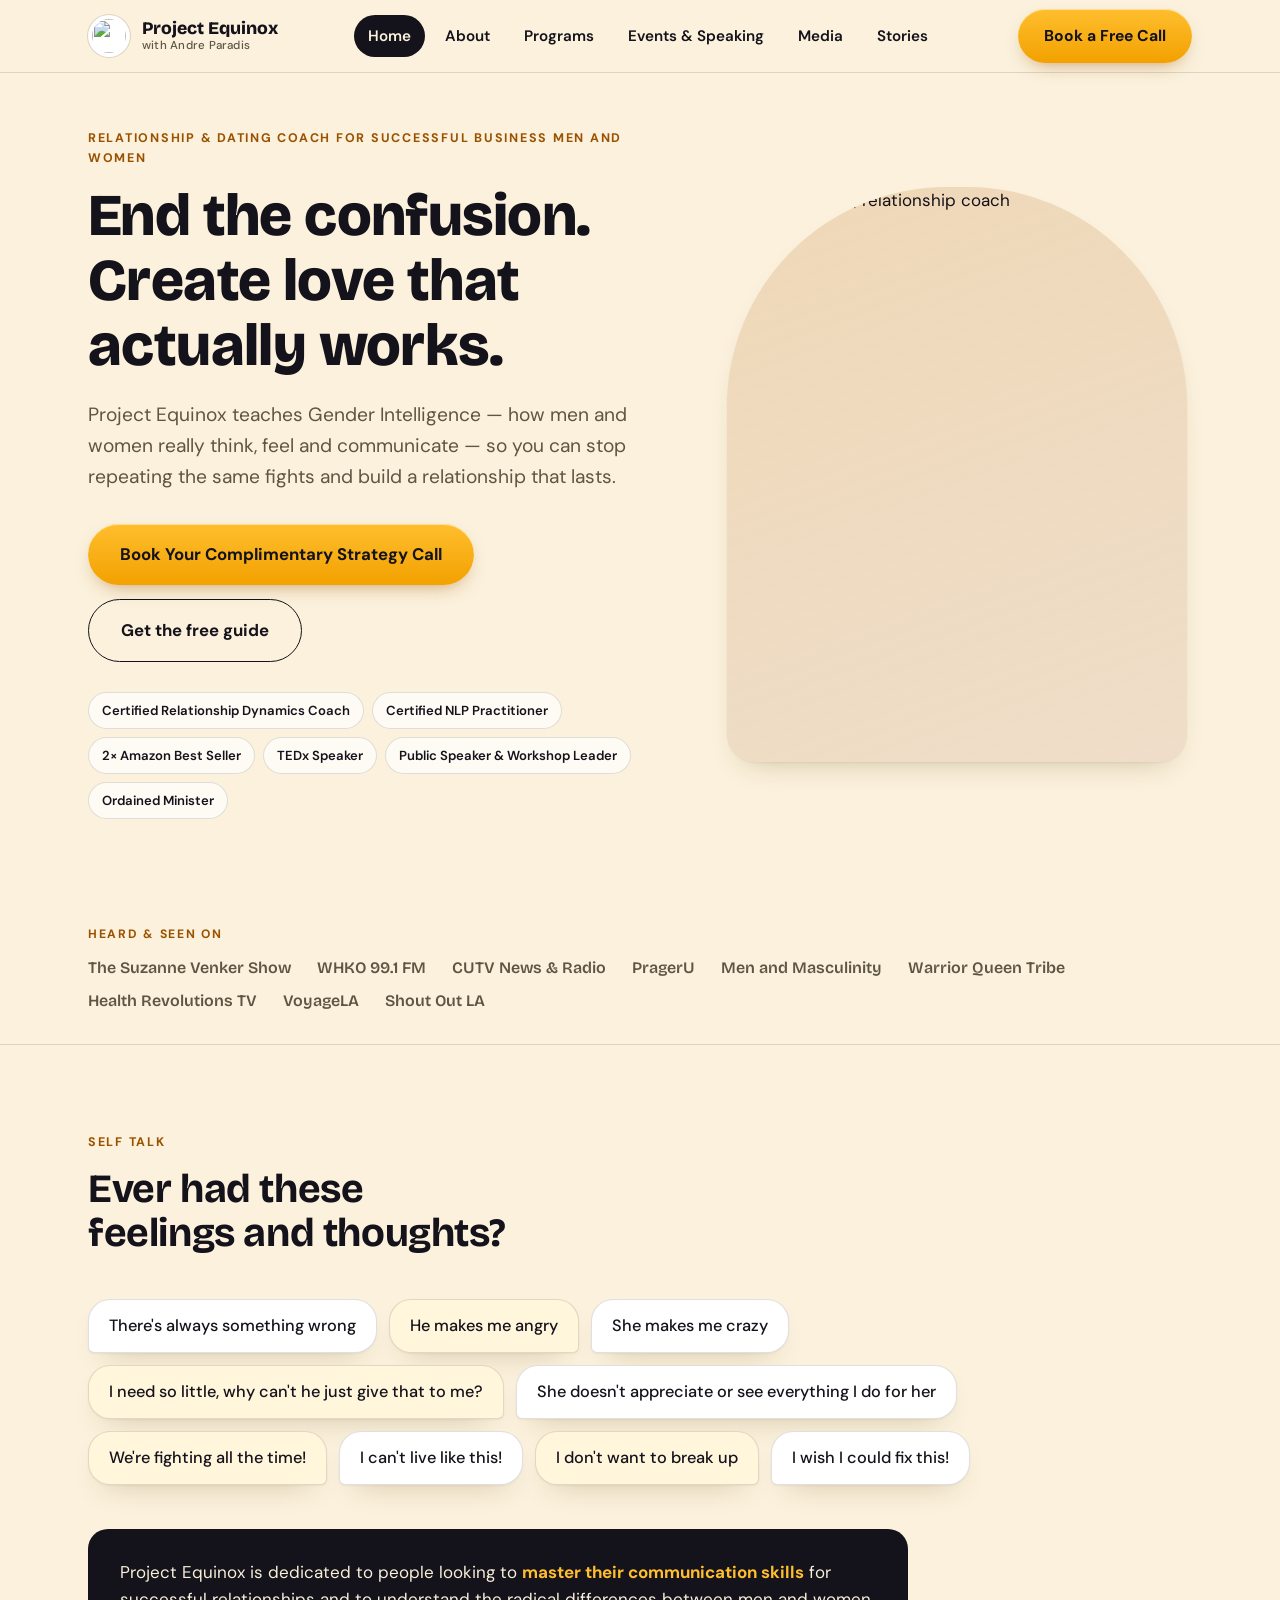
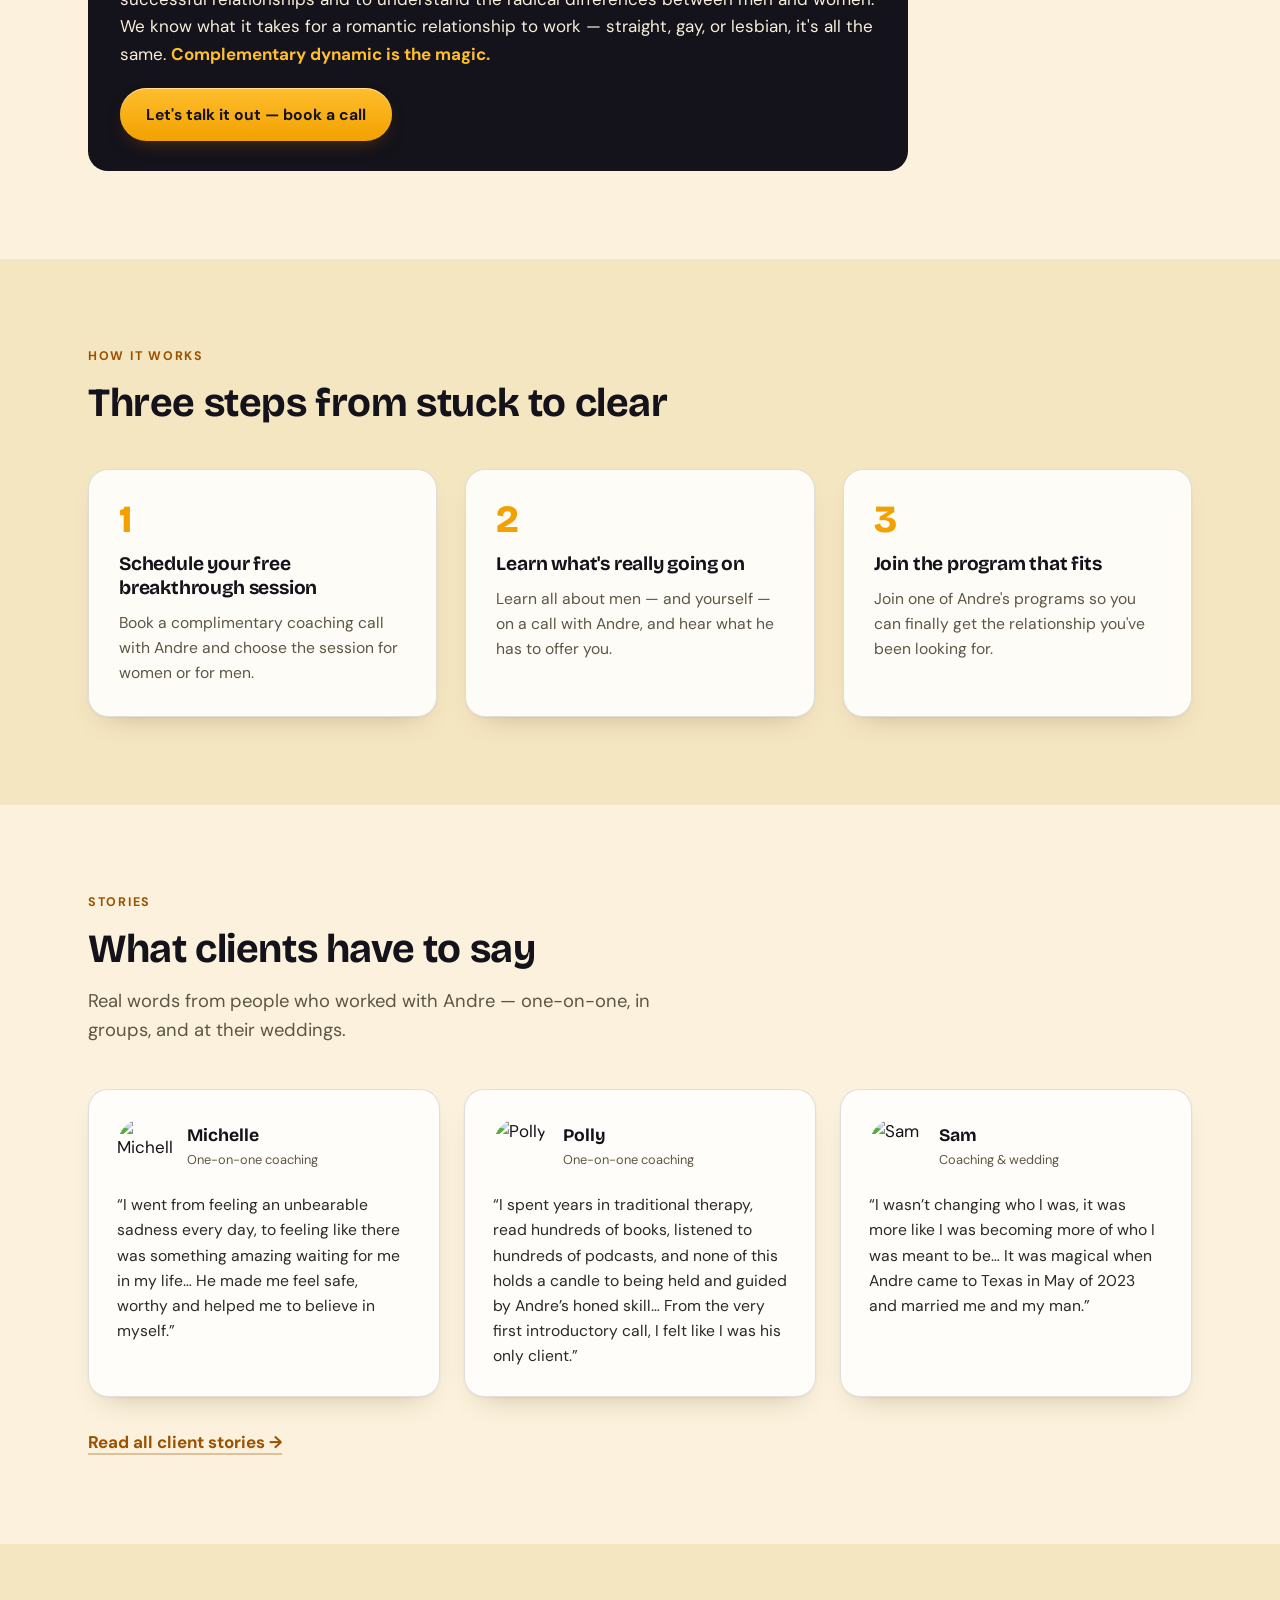
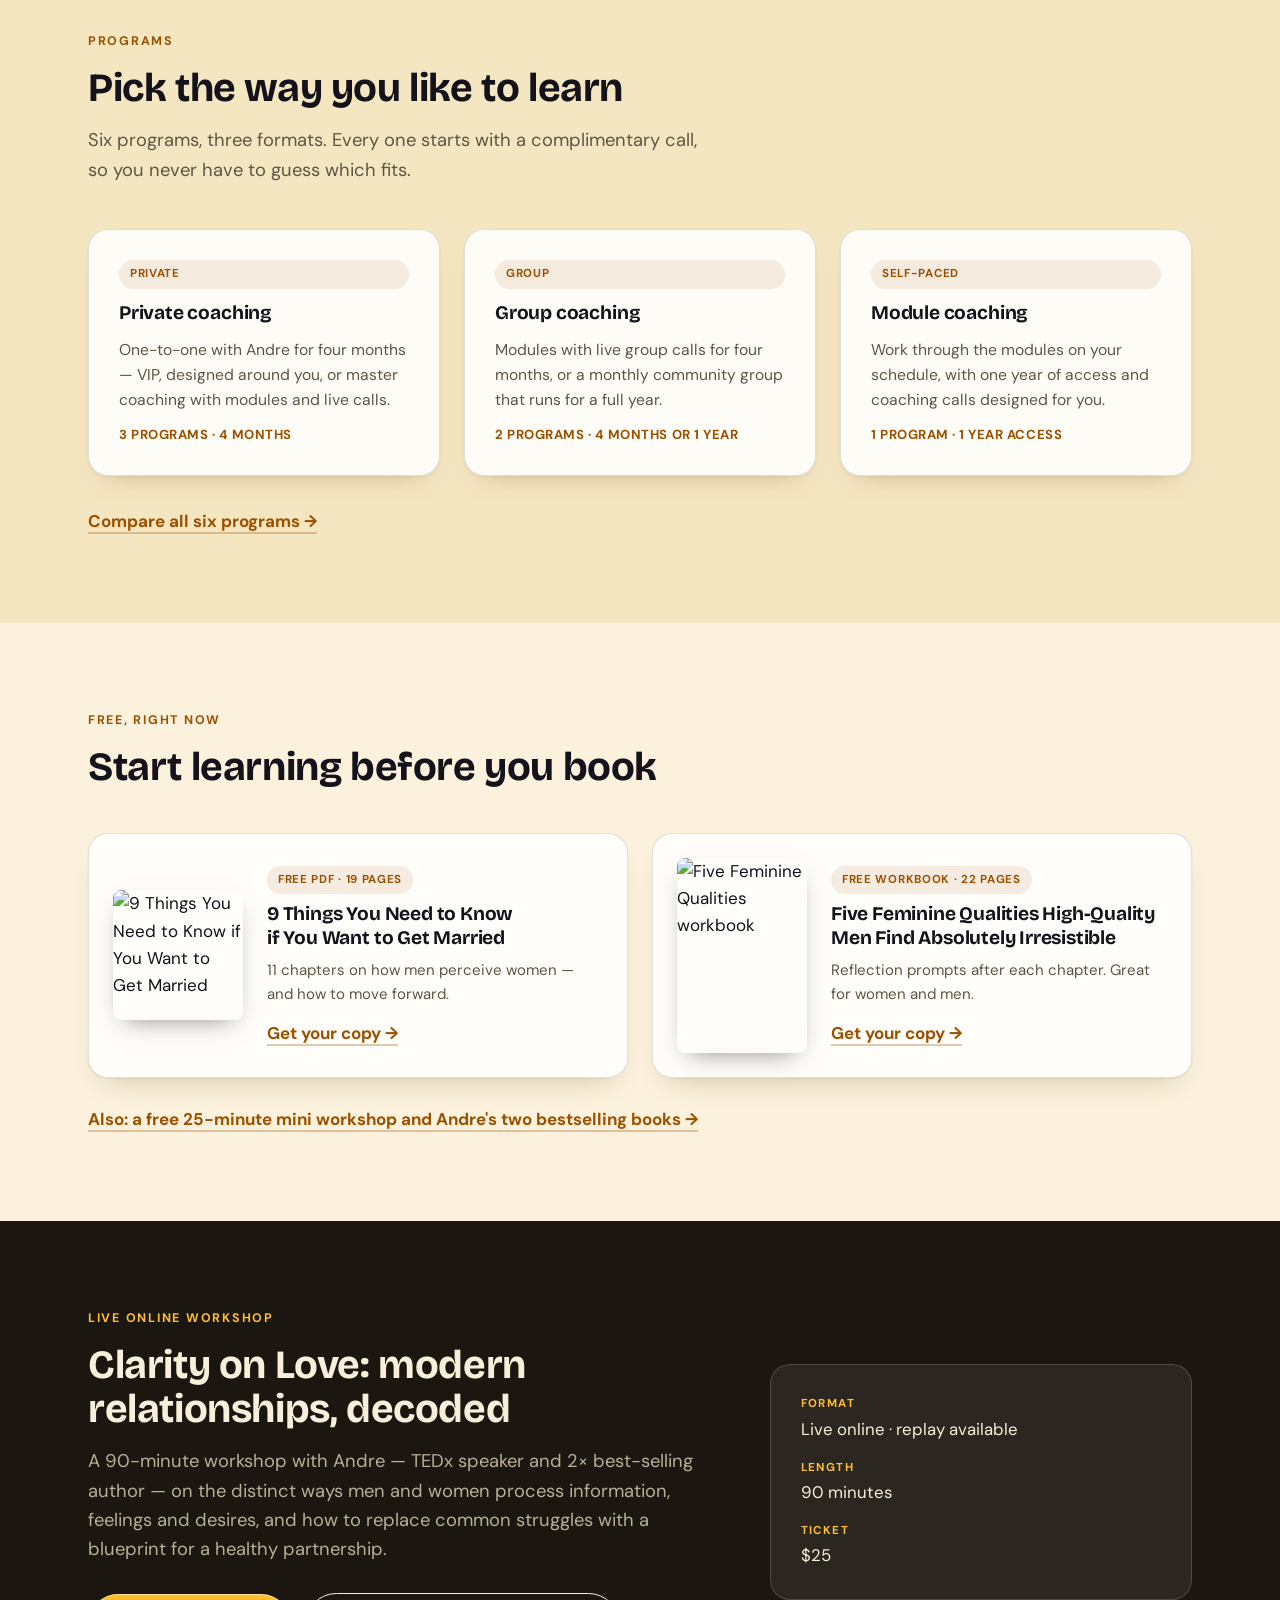
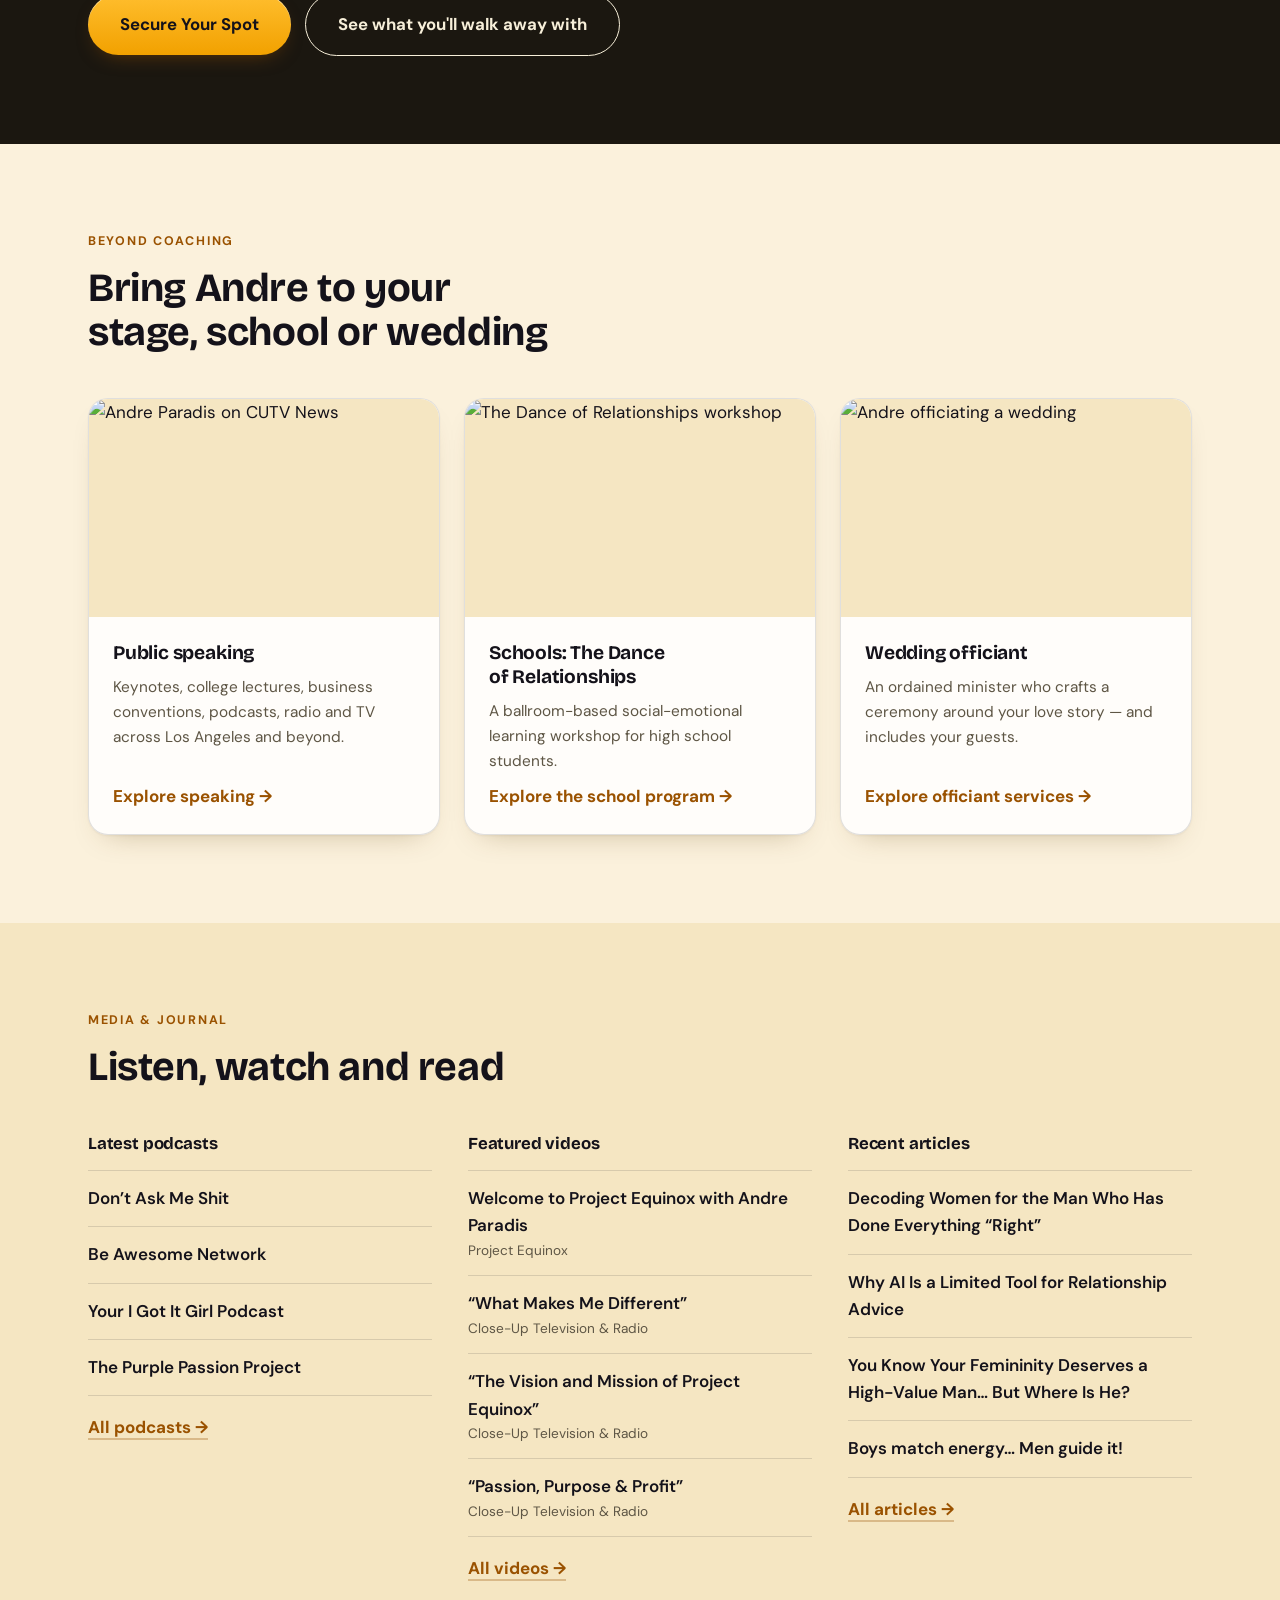
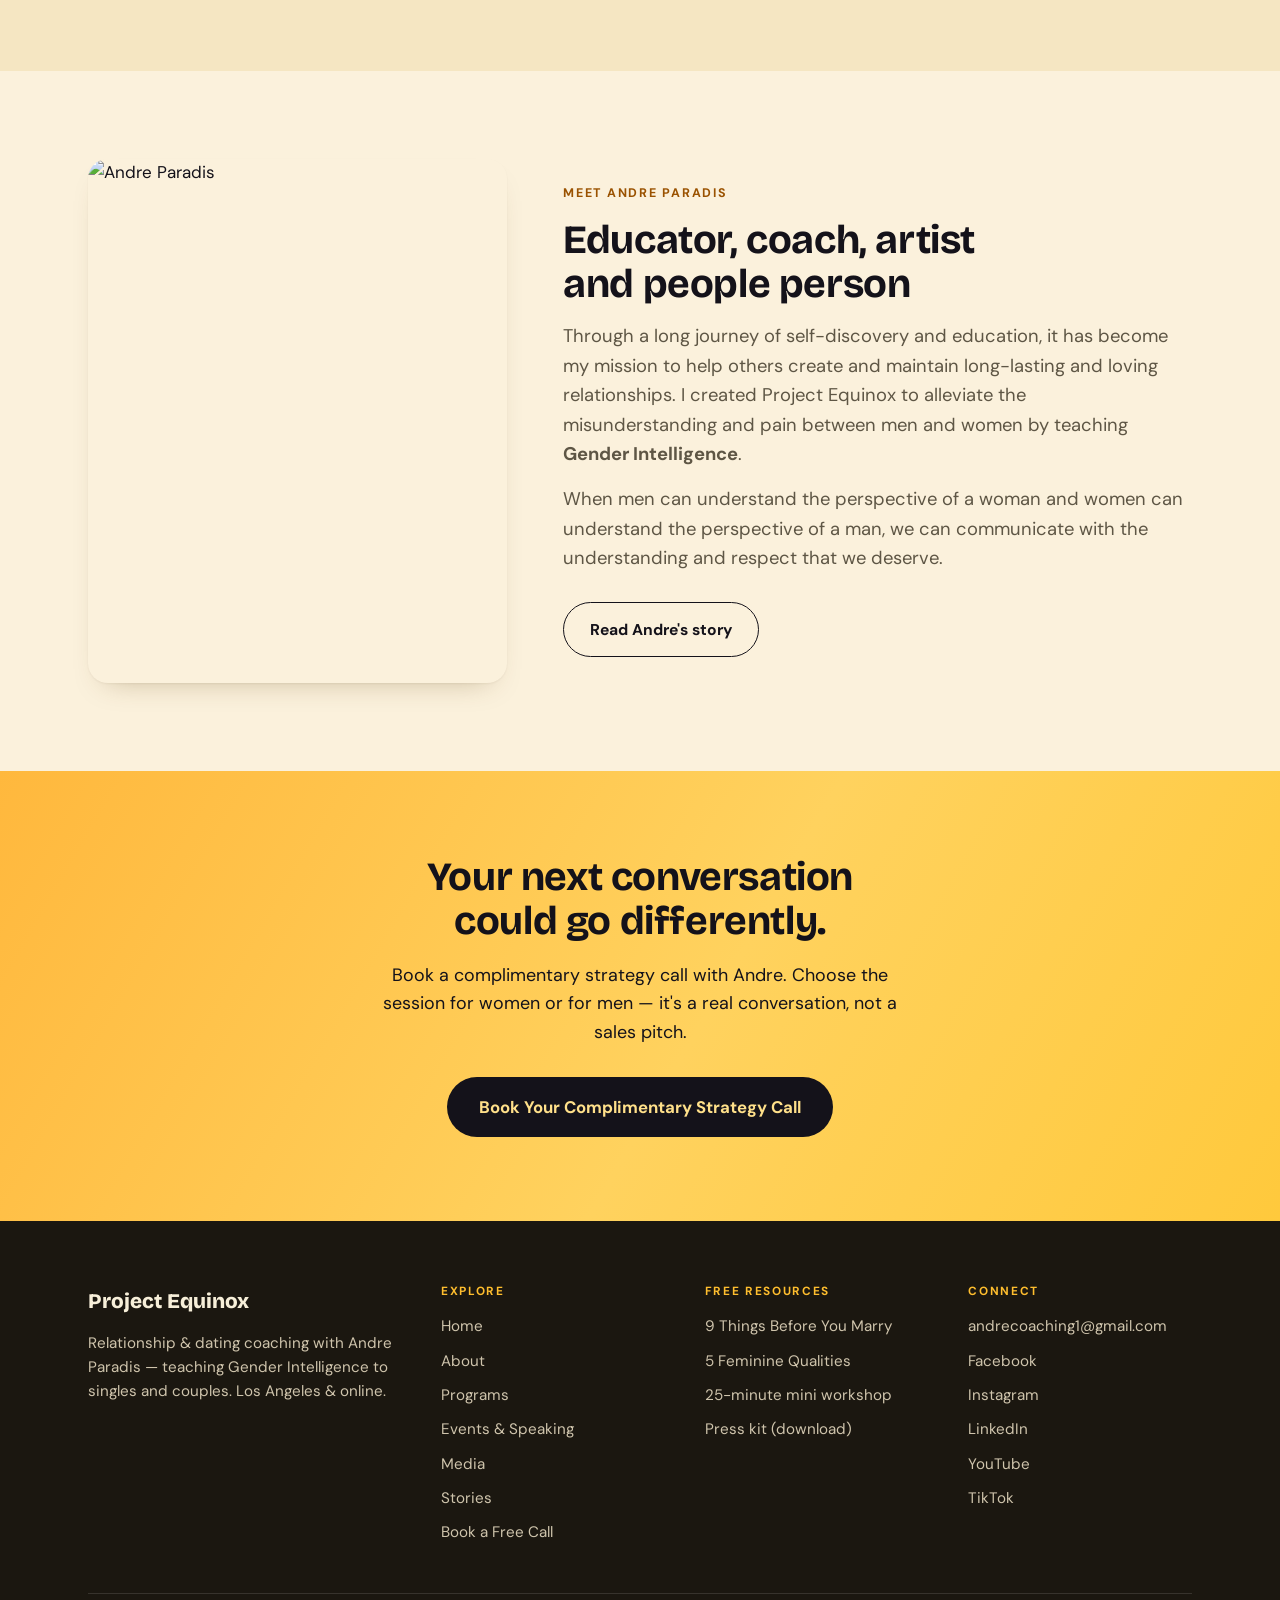
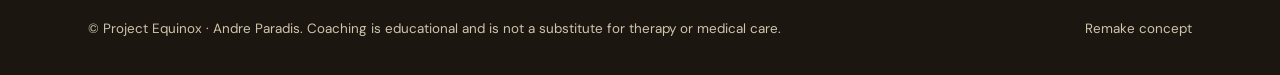
==== index.html @ abfc9894 "Add files via upload" ====
<!doctype html>
<html lang="en">
<head>
<meta charset="utf-8">
<meta name="viewport" content="width=device-width, initial-scale=1">
<title>Relationship &amp; Dating Coach in Los Angeles | Andre Paradis — Project Equinox</title>
<meta name="description" content="Certified relationship dynamics coach Andre Paradis teaches Gender Intelligence to singles and couples. Book a complimentary strategy call.">
<link rel="icon" href="https://projectequinox.net/wp-content/uploads/2019/08/Logo-AI-Vector-white-e.jpg">
<link rel="preconnect" href="https://fonts.googleapis.com">
<link rel="stylesheet" href="https://fonts.googleapis.com/css2?family=Bricolage+Grotesque:wght@600;700;800&family=DM+Sans:wght@400;500;600;700&display=swap">
<link rel="stylesheet" href="assets/styles.css">

</head>
<body>
<a class="skip" href="#main">Skip to content</a>
<header class="site-header">
  <div class="container nav">
    <a class="brand" href="index.html"><span class="brand-chip"><img src="https://projectequinox.net/wp-content/uploads/2019/08/Logo-AI-Vector-white-e.jpg" alt="" width="34" height="34"></span><span>Project Equinox<small>with Andre Paradis</small></span></a>
    <ul class="nav-links" id="nav-links"><li><a href="index.html" aria-current="page">Home</a></li><li><a href="about.html">About</a></li><li><a href="programs.html">Programs</a></li><li><a href="events.html">Events &amp; Speaking</a></li><li><a href="media.html">Media</a></li><li><a href="stories.html">Stories</a></li><li class="nav-book"><a class="btn" href="book.html">Book a Free Call</a></li></ul>
    <div class="nav-cta"><a class="btn" href="book.html">Book a Free Call</a><button class="menu-btn" aria-expanded="false" aria-controls="nav-links">Menu</button></div>
  </div>
</header>
<main id="main">

<section class="hero"><div class="container hero-grid">
  <div>
    <span class="eyebrow">Relationship &amp; Dating Coach for Successful Business Men and Women</span>
    <h1>End the confusion. Create love that actually works.</h1>
    <p class="sub">Project Equinox teaches Gender Intelligence — how men and women really think, feel and communicate — so you can stop repeating the same fights and build a relationship that lasts.</p>
    <div class="cta-row"><a class="btn btn-lg" href="book.html">Book Your Complimentary Strategy Call</a><a class="btn btn-ghost btn-lg" href="https://projectequinox.us/9-things-ebook" target="_blank" rel="noopener">Get the free guide</a></div>
    <ul class="creds"><li>Certified Relationship Dynamics Coach</li><li>Certified NLP Practitioner</li><li>2× Amazon Best Seller</li><li>TEDx Speaker</li><li>Public Speaker &amp; Workshop Leader</li><li>Ordained Minister</li></ul>
  </div>
  <div class="hero-photo"><img src="https://projectequinox.net/wp-content/uploads/2020/11/Andre-banner-gray-min.jpg" alt="Andre Paradis, relationship coach" width="1920" height="1080"></div>
</div></section>

<div class="strip"><div class="container strip-inner"><span class="strip-label">Heard &amp; seen on</span><ul><li>The Suzanne Venker Show</li><li>WHKO 99.1 FM</li><li>CUTV News &amp; Radio</li><li>PragerU</li><li>Men and Masculinity</li><li>Warrior Queen Tribe</li><li>Health Revolutions TV</li><li>VoyageLA</li><li>Shout Out LA</li></ul></div></div>

<section class="section"><div class="container">
  <div class="section-head"><span class="eyebrow">Self talk</span><h2>Ever had these feelings and thoughts?</h2></div>
  <div class="thoughts"><span class="thought">There's always something wrong</span><span class="thought">He makes me angry</span><span class="thought">She makes me crazy</span><span class="thought">I need so little, why can't he just give that to me?</span><span class="thought">She doesn't appreciate or see everything I do for her</span><span class="thought">We're fighting all the time!</span><span class="thought">I can't live like this!</span><span class="thought">I don't want to break up</span><span class="thought">I wish I could fix this!</span></div>
  <div class="thought-answer"><p>Project Equinox is dedicated to people looking to <strong>master their communication skills</strong> for successful relationships and to understand the radical differences between men and women. We know what it takes for a romantic relationship to work — straight, gay, or lesbian, it's all the same. <strong>Complementary dynamic is the magic.</strong></p>
  <p style="margin-top:20px"><a class="btn" href="book.html">Let's talk it out — book a call</a></p></div>
</div></section>

<section class="section tint"><div class="container">
  <div class="section-head"><span class="eyebrow">How it works</span><h2>Three steps from stuck to clear</h2></div>
  <div class="steps"><div class="step"><div class="step-n">1</div><h3>Schedule your free breakthrough session</h3><p>Book a complimentary coaching call with Andre and choose the session for women or for men.</p></div><div class="step"><div class="step-n">2</div><h3>Learn what's really going on</h3><p>Learn all about men — and yourself — on a call with Andre, and hear what he has to offer you.</p></div><div class="step"><div class="step-n">3</div><h3>Join the program that fits</h3><p>Join one of Andre's programs so you can finally get the relationship you've been looking for.</p></div></div>
</div></section>

<section class="section"><div class="container">
  <div class="section-head"><span class="eyebrow">Stories</span><h2>What clients have to say</h2><p class="lede">Real words from people who worked with Andre — one-on-one, in groups, and at their weddings.</p></div>
  <div class="story-grid">
    <article class="story"><div class="story-top"><img src="https://projectequinox.net/wp-content/uploads/2023/07/358291712_230683983251696_4629571044598753434_n-160x160.jpg" alt="Michelle" width="56" height="56"><div><b>Michelle</b><span>One-on-one coaching</span></div></div>
      <p>“I went from feeling an unbearable sadness every day, to feeling like there was something amazing waiting for me in my life… He made me feel safe, worthy and helped me to believe in myself.”</p></article>
    <article class="story"><div class="story-top"><img src="https://projectequinox.net/wp-content/uploads/2023/07/358497942_964773894855309_6445036850467037441_n-160x160.jpg" alt="Polly" width="56" height="56"><div><b>Polly</b><span>One-on-one coaching</span></div></div>
      <p>“I spent years in traditional therapy, read hundreds of books, listened to hundreds of podcasts, and none of this holds a candle to being held and guided by Andre’s honed skill… From the very first introductory call, I felt like I was his only client.”</p></article>
    <article class="story"><div class="story-top"><img src="https://projectequinox.net/wp-content/uploads/2023/07/358164951_987103585655138_2968047475343616099_n-160x160.jpg" alt="Sam" width="56" height="56"><div><b>Sam</b><span>Coaching &amp; wedding</span></div></div>
      <p>“I wasn’t changing who I was, it was more like I was becoming more of who I was meant to be… It was magical when Andre came to Texas in May of 2023 and married me and my man.”</p></article>
  </div>
  <p style="margin-top:32px"><a class="link" href="stories.html">Read all client stories →</a></p>
</div></section>

<section class="section tint"><div class="container">
  <div class="section-head"><span class="eyebrow">Programs</span><h2>Pick the way you like to learn</h2><p class="lede">Six programs, three formats. Every one starts with a complimentary call, so you never have to guess which fits.</p></div>
  <div class="group-grid">
    <div class="group"><span class="tag">Private</span><h3>Private coaching</h3><p>One-to-one with Andre for four months — VIP, designed around you, or master coaching with modules and live calls.</p><span class="meta">3 programs · 4 months</span></div>
    <div class="group"><span class="tag">Group</span><h3>Group coaching</h3><p>Modules with live group calls for four months, or a monthly community group that runs for a full year.</p><span class="meta">2 programs · 4 months or 1 year</span></div>
    <div class="group"><span class="tag">Self-paced</span><h3>Module coaching</h3><p>Work through the modules on your schedule, with one year of access and coaching calls designed for you.</p><span class="meta">1 program · 1 year access</span></div>
  </div>
  <p style="margin-top:32px"><a class="link" href="programs.html">Compare all six programs →</a></p>
</div></section>

<section class="section"><div class="container">
  <div class="section-head"><span class="eyebrow">Free, right now</span><h2>Start learning before you book</h2></div>
  <div class="res-grid">
    <div class="res"><img src="https://projectequinox.net/wp-content/uploads/2024/06/9-Things-Cover2-1.png" alt="9 Things You Need to Know if You Want to Get Married" width="130" height="130" loading="lazy"><div><span class="tag">Free PDF · 19 pages</span><h3>9 Things You Need to Know if You Want to Get Married</h3><p>11 chapters on how men perceive women — and how to move forward.</p><a class="link" href="https://projectequinox.us/9-things-ebook" target="_blank" rel="noopener">Get your copy →</a></div></div>
    <div class="res"><img src="https://projectequinox.net/wp-content/uploads/2023/05/5thingsmockup.png" alt="Five Feminine Qualities workbook" width="130" height="195" loading="lazy"><div><span class="tag">Free workbook · 22 pages</span><h3>Five Feminine Qualities High-Quality Men Find Absolutely Irresistible</h3><p>Reflection prompts after each chapter. Great for women and men.</p><a class="link" href="https://projectequinox.us/5-things-ebook" target="_blank" rel="noopener">Get your copy →</a></div></div>
  </div>
  <p style="margin-top:28px"><a class="link" href="programs.html#free">Also: a free 25-minute mini workshop and Andre's two bestselling books →</a></p>
</div></section>

<section class="section dark"><div class="container event">
  <div>
    <span class="eyebrow">Live online workshop</span>
    <h2>Clarity on Love: modern relationships, decoded</h2>
    <p class="lede">A 90-minute workshop with Andre — TEDx speaker and 2× best-selling author — on the distinct ways men and women process information, feelings and desires, and how to replace common struggles with a blueprint for a healthy partnership.</p>
    <div class="cta-row" style="margin-top:28px"><a class="btn btn-lg" href="https://projectequinox.us/live_event" target="_blank" rel="noopener">Secure Your Spot</a><a class="btn btn-ghost btn-lg" href="events.html#clarity">See what you'll walk away with</a></div>
  </div>
  <div class="event-card"><dl>
    <div><dt>Format</dt><dd>Live online · replay available</dd></div>
    <div><dt>Length</dt><dd>90 minutes</dd></div>
    <div><dt>Ticket</dt><dd>$25</dd></div></dl></div>
</div></section>

<section class="section"><div class="container">
  <div class="section-head"><span class="eyebrow">Beyond coaching</span><h2>Bring Andre to your stage, school or wedding</h2></div>
  <div class="tile-grid">
    <a class="tile" href="events.html#speaking"><div class="tile-img"><img src="https://i.ytimg.com/vi/5_ky9iQ8shk/hqdefault.jpg" alt="Andre Paradis on CUTV News" loading="lazy"></div><div class="tile-body"><h3>Public speaking</h3><p>Keynotes, college lectures, business conventions, podcasts, radio and TV across Los Angeles and beyond.</p><span class="arrow">Explore speaking →</span></div></a>
    <a class="tile" href="events.html#schools"><div class="tile-img"><img src="https://projectequinox.net/wp-content/uploads/2025/09/IMG_5961-1.jpg" alt="The Dance of Relationships workshop" loading="lazy"></div><div class="tile-body"><h3>Schools: The Dance of Relationships</h3><p>A ballroom-based social-emotional learning workshop for high school students.</p><span class="arrow">Explore the school program →</span></div></a>
    <a class="tile" href="events.html#weddings"><div class="tile-img"><img src="https://projectequinox.net/wp-content/uploads/2023/10/andre-wedding-pic1.jpg" alt="Andre officiating a wedding" loading="lazy"></div><div class="tile-body"><h3>Wedding officiant</h3><p>An ordained minister who crafts a ceremony around your love story — and includes your guests.</p><span class="arrow">Explore officiant services →</span></div></a>
  </div>
</div></section>

<section class="section tint"><div class="container">
  <div class="section-head"><span class="eyebrow">Media &amp; journal</span><h2>Listen, watch and read</h2></div>
  <div class="media-cols">
    <div class="media-col"><h3>Latest podcasts</h3><ul class="list"><li><a href="https://projectequinox.net/andre-paradis-on-dont-ask-me-shit/" target="_blank" rel="noopener">Don’t Ask Me Shit</a></li><li><a href="https://projectequinox.net/andre-paradis-on-be-awesome-network/" target="_blank" rel="noopener">Be Awesome Network</a></li><li><a href="https://projectequinox.net/andre-paradis-on-the-your-i-got-it-girl-podcast/" target="_blank" rel="noopener">Your I Got It Girl Podcast</a></li><li><a href="https://projectequinox.net/andre-on-the-purple-passion-project/" target="_blank" rel="noopener">The Purple Passion Project</a></li></ul><p style="margin-top:18px"><a class="link" href="media.html#podcasts">All podcasts →</a></p></div>
    <div class="media-col"><h3>Featured videos</h3><ul class="list"><li><a href="https://www.youtube.com/watch?v=RzrYM6r6HUk" target="_blank" rel="noopener">Welcome to Project Equinox with Andre Paradis<small>Project Equinox</small></a></li><li><a href="https://www.youtube.com/watch?v=anmudOVYD5M" target="_blank" rel="noopener">“What Makes Me Different”<small>Close-Up Television &amp; Radio</small></a></li><li><a href="https://www.youtube.com/watch?v=hzCbgaUZBMg" target="_blank" rel="noopener">“The Vision and Mission of Project Equinox”<small>Close-Up Television &amp; Radio</small></a></li><li><a href="https://www.youtube.com/watch?v=amNJnLdRn70" target="_blank" rel="noopener">“Passion, Purpose &amp; Profit”<small>Close-Up Television &amp; Radio</small></a></li></ul><p style="margin-top:18px"><a class="link" href="media.html#videos">All videos →</a></p></div>
    <div class="media-col"><h3>Recent articles</h3><ul class="list"><li><a href="https://projectequinox.net/decoding-women-for-the-man-who-has-done-everything-right/" target="_blank" rel="noopener">Decoding Women for the Man Who Has Done Everything “Right”</a></li><li><a href="https://projectequinox.net/why-ai-is-a-limited-tool-for-relationship-advice/" target="_blank" rel="noopener">Why AI Is a Limited Tool for Relationship Advice</a></li><li><a href="https://projectequinox.net/you-know-your-femininity-deserves-a-high-value-man-but-where-is-he/" target="_blank" rel="noopener">You Know Your Femininity Deserves a High-Value Man… But Where Is He?</a></li><li><a href="https://projectequinox.net/boys-match-energy-men-guide-it/" target="_blank" rel="noopener">Boys match energy… Men guide it!</a></li></ul><p style="margin-top:18px"><a class="link" href="media.html#articles">All articles →</a></p></div>
  </div>
</div></section>

<section class="section"><div class="container about-grid">
  <div class="portrait"><img src="https://projectequinox.net/wp-content/uploads/2019/06/IMG_3399-Internet2.jpg" alt="Andre Paradis" loading="lazy"></div>
  <div>
    <span class="eyebrow">Meet Andre Paradis</span>
    <h2>Educator, coach, artist and people person</h2>
    <p class="lede">Through a long journey of self-discovery and education, it has become my mission to help others create and maintain long-lasting and loving relationships. I created Project Equinox to alleviate the misunderstanding and pain between men and women by teaching <strong>Gender Intelligence</strong>.</p>
    <p class="lede">When men can understand the perspective of a woman and women can understand the perspective of a man, we can communicate with the understanding and respect that we deserve.</p>
    <p style="margin-top:28px"><a class="btn btn-ghost" href="about.html">Read Andre's story</a></p>
  </div>
</div></section>
<section class="final"><div class="container">
  <h2>Your next conversation could go differently.</h2><p>Book a complimentary strategy call with Andre. Choose the session for women or for men — it's a real conversation, not a sales pitch.</p>
  <div class="cta-row"><a class="btn btn-lg" href="book.html">Book Your Complimentary Strategy Call</a></div>
</div></section>
</main>
<footer class="site-footer">
  <div class="container">
    <div class="foot-grid">
      <div><div class="foot-brand">Project Equinox</div>
        <p class="foot-brand-p">Relationship &amp; dating coaching with Andre Paradis — teaching Gender Intelligence to singles and couples. Los Angeles &amp; online.</p></div>
      <div><h4>Explore</h4><ul><li><a href="index.html">Home</a></li><li><a href="about.html">About</a></li><li><a href="programs.html">Programs</a></li><li><a href="events.html">Events &amp; Speaking</a></li><li><a href="media.html">Media</a></li><li><a href="stories.html">Stories</a></li><li><a href="book.html">Book a Free Call</a></li></ul></div>
      <div><h4>Free resources</h4><ul>
        <li><a href="https://projectequinox.us/9-things-ebook" target="_blank" rel="noopener">9 Things Before You Marry</a></li>
        <li><a href="https://projectequinox.us/5-things-ebook" target="_blank" rel="noopener">5 Feminine Qualities</a></li>
        <li><a href="programs.html#free">25-minute mini workshop</a></li>
        <li><a href="https://projectequinox.net/wp-content/uploads/2024/05/Andre-Press-Kit-2-1.pptx">Press kit (download)</a></li></ul></div>
      <div><h4>Connect</h4><ul><li><a href="mailto:andrecoaching1@gmail.com">andrecoaching1@gmail.com</a></li><li><a href="https://www.facebook.com/ProjectEquinox/" target="_blank" rel="noopener">Facebook</a></li><li><a href="https://www.instagram.com/projectequinox" target="_blank" rel="noopener">Instagram</a></li><li><a href="https://www.linkedin.com/in/andre-paradis-16042249/" target="_blank" rel="noopener">LinkedIn</a></li><li><a href="https://www.youtube.com/@ProjectEqinoxwithAndreParadis" target="_blank" rel="noopener">YouTube</a></li><li><a href="https://www.tiktok.com/@andre_paradis" target="_blank" rel="noopener">TikTok</a></li></ul></div>
    </div>
    <div class="foot-bottom"><span>© Project Equinox · Andre Paradis. Coaching is educational and is not a substitute for therapy or medical care.</span><span>Remake concept</span></div>
  </div>
</footer>
<script src="assets/site.js" defer></script>
</body>
</html>
---- assets/styles.css ----
/* Project Equinox — Remake
   Design system: warm cream ground, amber actions, ink text.
   Inspired by 2030 concepts 9 (clean cards, tags) and 10 (cream-yellow + amber). */

:root{
  --bg:#FBF1DC;
  --bg-2:#F5E6C2;
  --card:rgba(255,255,255,.86);
  --ink:#14121A;
  --ink-soft:#5E5645;
  --line:rgba(20,18,26,.13);
  --amber:#F2A100;
  --amber-hi:#FFBE2E;
  --amber-deep:#9A5200;
  --dark:#1B1710;
  --dark-soft:#B9AE96;
  --display:'Bricolage Grotesque','Helvetica Neue',Arial,sans-serif;
  --body:'DM Sans','Helvetica Neue',Arial,sans-serif;
  --r:20px;
  --shadow:0 1px 2px rgba(60,40,0,.05),0 14px 30px -18px rgba(90,60,0,.35);
}
*{box-sizing:border-box;}
html{scroll-behavior:smooth;}
body{margin:0;background:var(--bg);color:var(--ink);font-family:var(--body);font-size:17px;line-height:1.6;-webkit-font-smoothing:antialiased;}
img{max-width:100%;display:block;}
a{color:inherit;}
h1,h2,h3,h4{font-family:var(--display);margin:0;text-wrap:balance;line-height:1.1;letter-spacing:-.01em;}
h1{font-size:clamp(2.3rem,5.2vw,3.7rem);font-weight:800;}
h2{font-size:clamp(1.7rem,3.2vw,2.5rem);font-weight:700;}
h3{font-size:1.2rem;font-weight:700;line-height:1.25;}
p{margin:0;}
::selection{background:var(--amber);color:var(--ink);}
:focus-visible{outline:3px solid var(--ink);outline-offset:3px;border-radius:6px;}
.skip{position:absolute;left:-999px;top:8px;background:var(--ink);color:#fff;padding:10px 16px;border-radius:8px;z-index:100;}
.skip:focus{left:8px;}

.container{max-width:1160px;margin:0 auto;padding:0 28px;}
.narrow{max-width:760px;}
.section{padding:88px 0;}
.section.tint{background:var(--bg-2);}
.section.dark{background:var(--dark);color:#F7EFD9;}
.section.dark .eyebrow{color:var(--amber-hi);}
.section.dark .lede{color:var(--dark-soft);}
.section-head{max-width:680px;margin-bottom:44px;}
.section-head.center{margin-left:auto;margin-right:auto;text-align:center;}
.eyebrow{font-size:.78rem;font-weight:700;letter-spacing:.14em;text-transform:uppercase;color:var(--amber-deep);margin-bottom:14px;display:block;}
.lede{font-size:1.15rem;color:var(--ink-soft);margin-top:16px;max-width:620px;}
.section-head.center .lede{margin-left:auto;margin-right:auto;}

/* buttons */
.btn{display:inline-flex;align-items:center;justify-content:center;gap:8px;font-family:var(--body);font-weight:700;font-size:.98rem;text-decoration:none;cursor:pointer;border:0;border-radius:999px;padding:14px 26px;background:linear-gradient(180deg,var(--amber-hi),var(--amber));color:var(--ink);box-shadow:0 8px 20px -10px rgba(154,82,0,.65),inset 0 1px 0 rgba(255,255,255,.5);transition:transform .15s ease,filter .15s ease;}
.btn:hover{transform:translateY(-1px);filter:brightness(1.04);}
.btn-lg{padding:17px 32px;font-size:1.05rem;}
.btn-ghost{background:transparent;box-shadow:none;border:1.5px solid var(--ink);}
.btn-ghost:hover{background:var(--ink);color:var(--bg);filter:none;}
.btn-dark{background:var(--ink);color:var(--bg);box-shadow:none;}
.section.dark .btn-ghost{border-color:#F7EFD9;color:#F7EFD9;}
.section.dark .btn-ghost:hover{background:#F7EFD9;color:var(--dark);}
.link{font-weight:700;text-decoration:none;color:var(--amber-deep);border-bottom:2px solid rgba(154,82,0,.3);}
.link:hover{border-bottom-color:var(--amber-deep);}
.cta-row{display:flex;flex-wrap:wrap;gap:14px;align-items:center;}

/* header */
.site-header{position:sticky;top:0;z-index:50;background:rgba(251,241,220,.88);backdrop-filter:blur(12px);border-bottom:1px solid var(--line);}
.nav{display:flex;align-items:center;justify-content:space-between;gap:20px;height:72px;}
.brand{display:flex;align-items:center;gap:12px;text-decoration:none;font-family:var(--display);font-weight:800;font-size:1.1rem;line-height:1.1;}
.brand small{display:block;font-family:var(--body);font-weight:500;font-size:.72rem;color:var(--ink-soft);letter-spacing:.02em;margin-top:2px;}
.brand-chip{width:42px;height:42px;border-radius:50%;background:#fff;overflow:hidden;flex:none;box-shadow:0 0 0 1px var(--line);display:grid;place-items:center;}
.brand-chip img{width:34px;height:34px;object-fit:cover;border-radius:50%;}
.nav-links{display:flex;gap:6px;list-style:none;margin:0;padding:0;}
.nav-links a{display:block;text-decoration:none;font-weight:600;font-size:.95rem;padding:9px 14px;border-radius:999px;}
.nav-links a:hover{background:rgba(20,18,26,.07);}
.nav-links a[aria-current="page"]{background:var(--ink);color:var(--bg);}
.nav-cta{display:flex;align-items:center;gap:12px;}
.menu-btn{display:none;background:none;border:1.5px solid var(--ink);border-radius:999px;padding:9px 16px;font-weight:700;font-family:var(--body);font-size:.9rem;cursor:pointer;color:var(--ink);}
@media (max-width:980px){
  .menu-btn{display:block;}
  .nav-links{position:absolute;left:0;right:0;top:72px;flex-direction:column;background:var(--bg);border-bottom:1px solid var(--line);padding:12px 20px 20px;display:none;gap:2px;}
  .nav-links.open{display:flex;}
  .nav-links a{padding:13px 14px;font-size:1.05rem;}
  .nav-cta .btn{display:none;}
}

/* hero */
.hero{padding:56px 0 76px;}
.hero-grid{display:grid;grid-template-columns:1.1fr .9fr;gap:60px;align-items:center;}
.hero h1{margin-top:6px;}
.hero .sub{font-size:1.2rem;color:var(--ink-soft);margin-top:22px;max-width:540px;}
.hero .cta-row{margin-top:32px;}
.hero-photo{position:relative;aspect-ratio:4/5;max-width:460px;width:100%;justify-self:center;border-radius:220px 220px 28px 28px;overflow:hidden;box-shadow:var(--shadow);background:#EFE6DC;}
.hero-photo img{width:100%;height:100%;object-fit:cover;object-position:0% 50%;}
.hero-photo::after{content:"";position:absolute;inset:0;background:linear-gradient(160deg,rgba(255,197,92,.26),rgba(255,160,40,.10));mix-blend-mode:multiply;}
.creds{display:flex;flex-wrap:wrap;gap:8px;list-style:none;padding:0;margin:30px 0 0;}
.creds li{font-size:.82rem;font-weight:600;padding:7px 13px;border-radius:999px;background:rgba(255,255,255,.7);border:1px solid var(--line);}
@media (max-width:900px){.hero-grid{grid-template-columns:1fr;gap:40px;}.hero-photo{max-width:380px;}}

/* page hero (inner pages) */
.page-hero{padding:64px 0 56px;border-bottom:1px solid var(--line);}
.page-hero h1{font-size:clamp(2.1rem,4.6vw,3.2rem);}
.page-hero .lede{margin-top:18px;}
.page-hero-grid{display:grid;grid-template-columns:1.2fr .8fr;gap:56px;align-items:center;}
.page-hero .portrait{aspect-ratio:3/4;max-width:340px;border-radius:200px 200px 24px 24px;overflow:hidden;box-shadow:var(--shadow);justify-self:center;width:100%;}
.page-hero .portrait img{width:100%;height:100%;object-fit:cover;}
@media (max-width:860px){.page-hero-grid{grid-template-columns:1fr;gap:32px;}}

/* press strip */
.strip{padding:30px 0;border-bottom:1px solid var(--line);}
.strip-inner{display:flex;flex-wrap:wrap;align-items:center;gap:10px 30px;}
.strip-label{font-size:.76rem;font-weight:700;letter-spacing:.14em;text-transform:uppercase;color:var(--amber-deep);}
.strip ul{display:flex;flex-wrap:wrap;gap:8px 26px;list-style:none;padding:0;margin:0;font-family:var(--display);font-weight:600;font-size:1rem;color:var(--ink-soft);}

/* thoughts */
.thoughts{display:flex;flex-wrap:wrap;gap:12px;margin-top:30px;}
.thought{background:#fff;border:1px solid var(--line);border-radius:22px 22px 22px 6px;padding:13px 20px;font-size:1.02rem;font-weight:500;box-shadow:var(--shadow);}
.thought:nth-child(even){border-radius:22px 22px 6px 22px;background:#FFF6DC;}
.thought-answer{margin-top:44px;padding:30px 32px;border-radius:var(--r);background:var(--ink);color:#F7EFD9;max-width:820px;}
.thought-answer strong{color:var(--amber-hi);}

/* steps */
.steps{display:grid;grid-template-columns:repeat(3,1fr);gap:28px;counter-reset:s;}
.step{padding:30px;border-radius:var(--r);background:var(--card);border:1px solid var(--line);box-shadow:var(--shadow);}
.step-n{font-family:var(--display);font-weight:800;font-size:2.4rem;color:var(--amber);line-height:1;}
.step h3{margin:14px 0 10px;}
.step p{color:var(--ink-soft);font-size:.98rem;}
@media (max-width:860px){.steps{grid-template-columns:1fr;}}

/* stories */
.story-grid{display:grid;grid-template-columns:repeat(3,1fr);gap:24px;}
.story{background:var(--card);border:1px solid var(--line);border-radius:var(--r);padding:28px;box-shadow:var(--shadow);display:flex;flex-direction:column;gap:18px;}
.story-top{display:flex;align-items:center;gap:14px;}
.story-top img{width:56px;height:56px;border-radius:50%;object-fit:cover;}
.story-top .avatar{width:56px;height:56px;border-radius:50%;background:linear-gradient(180deg,var(--amber-hi),var(--amber));display:flex;align-items:center;justify-content:center;flex:none;font-family:var(--display);font-weight:800;font-size:1.35rem;line-height:1;color:var(--ink);}
.story-top b{font-family:var(--display);font-size:1.1rem;}
.story-top span{display:block;font-size:.8rem;color:var(--ink-soft);}
.story p{font-size:.98rem;color:#2d2924;}
.story .tag{align-self:flex-start;}
@media (max-width:960px){.story-grid{grid-template-columns:1fr;}}
.tag{display:inline-block;font-size:.72rem;font-weight:700;letter-spacing:.06em;text-transform:uppercase;padding:5px 11px;border-radius:999px;background:rgba(154,82,0,.1);color:var(--amber-deep);}

/* program cards */
.group-grid{display:grid;grid-template-columns:repeat(3,1fr);gap:24px;}
.group{background:var(--card);border:1px solid var(--line);border-radius:var(--r);padding:30px;box-shadow:var(--shadow);display:flex;flex-direction:column;gap:12px;}
.group p{color:var(--ink-soft);font-size:.98rem;}
.group .meta{margin-top:auto;font-size:.82rem;font-weight:700;color:var(--amber-deep);letter-spacing:.04em;text-transform:uppercase;}
@media (max-width:960px){.group-grid{grid-template-columns:1fr;}}
.program-grid{display:grid;grid-template-columns:repeat(3,1fr);gap:22px;}
.program{background:var(--card);border:1px solid var(--line);border-radius:var(--r);padding:28px;display:flex;flex-direction:column;gap:12px;box-shadow:var(--shadow);}
.program.feature{background:var(--ink);color:#F7EFD9;}
.program.feature .tag{background:rgba(255,190,46,.2);color:var(--amber-hi);}
.program.feature p,.program.feature li{color:var(--dark-soft);}
.program ul{list-style:none;padding:0;margin:4px 0 0;display:flex;flex-direction:column;gap:6px;font-size:.92rem;color:var(--ink-soft);}
.program li::before{content:"✓";color:var(--amber-deep);font-weight:800;margin-right:9px;}
.program.feature li::before{color:var(--amber-hi);}
@media (max-width:960px){.program-grid{grid-template-columns:1fr;}}

/* resources */
.res-grid{display:grid;grid-template-columns:repeat(2,1fr);gap:24px;}
.res{display:grid;grid-template-columns:130px 1fr;gap:24px;align-items:center;background:var(--card);border:1px solid var(--line);border-radius:var(--r);padding:24px;box-shadow:var(--shadow);}
.res img{width:130px;border-radius:8px;box-shadow:0 10px 24px -12px rgba(0,0,0,.5);}
.res h3{margin:8px 0 8px;}
.res p{font-size:.94rem;color:var(--ink-soft);margin-bottom:14px;}
@media (max-width:900px){.res-grid{grid-template-columns:1fr;}}
@media (max-width:480px){.res{grid-template-columns:1fr;}.res img{width:110px;}}
.workshop{display:grid;grid-template-columns:1fr 1fr;gap:40px;align-items:center;}
.workshop video{width:100%;border-radius:var(--r);background:#000;box-shadow:var(--shadow);}
@media (max-width:860px){.workshop{grid-template-columns:1fr;}}

/* event banner */
.event{display:grid;grid-template-columns:1.2fr .8fr;gap:48px;align-items:center;}
.event-card{background:rgba(255,255,255,.07);border:1px solid rgba(255,255,255,.16);border-radius:var(--r);padding:30px;}
.event-card dl{margin:0;display:grid;gap:16px;}
.event-card dt{font-size:.72rem;letter-spacing:.12em;text-transform:uppercase;color:var(--amber-hi);font-weight:700;}
.event-card dd{margin:2px 0 0;font-size:1.05rem;}
@media (max-width:860px){.event{grid-template-columns:1fr;}}

/* tiles */
.tile-grid{display:grid;grid-template-columns:repeat(3,1fr);gap:24px;}
.tile{background:var(--card);border:1px solid var(--line);border-radius:var(--r);overflow:hidden;box-shadow:var(--shadow);text-decoration:none;display:flex;flex-direction:column;transition:transform .15s;}
.tile:hover{transform:translateY(-3px);}
.tile-img{aspect-ratio:16/10;background:var(--bg-2);overflow:hidden;}
.tile-img img{width:100%;height:100%;object-fit:cover;}
.tile-body{padding:24px;display:flex;flex-direction:column;gap:10px;flex:1;}
.tile-body p{color:var(--ink-soft);font-size:.96rem;}
.tile-body .arrow{margin-top:auto;font-weight:700;color:var(--amber-deep);}
@media (max-width:960px){.tile-grid{grid-template-columns:1fr;}}

/* media preview + lists */
.media-cols{display:grid;grid-template-columns:repeat(3,1fr);gap:36px;}
.media-col h3{margin-bottom:16px;font-size:1.05rem;}
.list{list-style:none;margin:0;padding:0;display:flex;flex-direction:column;}
.list li a{display:block;text-decoration:none;padding:14px 0;border-top:1px solid var(--line);font-weight:600;}
.list li:last-child a{border-bottom:1px solid var(--line);}
.list li a:hover{color:var(--amber-deep);}
.list small{display:block;font-weight:400;color:var(--ink-soft);font-size:.85rem;}
@media (max-width:900px){.media-cols{grid-template-columns:1fr;}}

/* about teaser */
.about-grid{display:grid;grid-template-columns:.8fr 1.2fr;gap:56px;align-items:center;}
.about-grid .portrait{aspect-ratio:4/5;border-radius:var(--r);overflow:hidden;box-shadow:var(--shadow);max-width:420px;}
.about-grid .portrait img{width:100%;height:100%;object-fit:cover;}
@media (max-width:860px){.about-grid{grid-template-columns:1fr;gap:32px;}}

/* final CTA */
.final{background:linear-gradient(120deg,#FFB83D,#FFD25E 55%,#FFC93C);padding:84px 0;text-align:center;}
.final h2{max-width:720px;margin:0 auto;}
.final p{max-width:560px;margin:18px auto 0;font-size:1.12rem;}
.final .cta-row{justify-content:center;margin-top:30px;}
.final .btn{background:var(--ink);color:#FFE08A;box-shadow:none;}
.final .btn-ghost{background:transparent;color:var(--ink);border:1.5px solid var(--ink);}

/* footer */
.site-footer{background:var(--dark);color:#CFC4AC;padding:64px 0 36px;font-size:.95rem;}
.foot-grid{display:grid;grid-template-columns:1.4fr 1fr 1fr 1fr;gap:40px;}
.site-footer h4{font-family:var(--body);font-size:.74rem;letter-spacing:.14em;text-transform:uppercase;color:var(--amber-hi);margin-bottom:16px;font-weight:700;}
.site-footer ul{list-style:none;margin:0;padding:0;display:flex;flex-direction:column;gap:10px;}
.site-footer a{text-decoration:none;}
.site-footer a:hover{color:#fff;}
.foot-brand{font-family:var(--display);font-weight:800;font-size:1.3rem;color:#F7EFD9;}
.foot-brand-p{margin-top:12px;max-width:320px;}
.foot-bottom{margin-top:48px;padding-top:24px;border-top:1px solid rgba(255,255,255,.12);display:flex;flex-wrap:wrap;gap:12px;justify-content:space-between;font-size:.84rem;}
@media (max-width:860px){.foot-grid{grid-template-columns:1fr 1fr;}}
@media (max-width:520px){.foot-grid{grid-template-columns:1fr;}}

/* ===== about page ===== */
.timeline{position:relative;display:grid;gap:34px;padding-left:34px;}
.timeline::before{content:"";position:absolute;left:8px;top:8px;bottom:8px;width:2px;background:var(--line);}
.phase{position:relative;}
.phase::before{content:"";position:absolute;left:-34px;top:8px;width:18px;height:18px;border-radius:50%;background:var(--amber);border:3px solid var(--bg);box-shadow:0 0 0 1px var(--line);}
.phase .tag{margin-bottom:10px;}
.phase p{color:var(--ink-soft);margin-top:8px;max-width:640px;}
.principles{columns:2;column-gap:56px;list-style:none;padding:0;margin:0;}
.principles li{break-inside:avoid;padding:16px 0;border-top:1px solid var(--line);font-size:1.02rem;}
@media (max-width:760px){.principles{columns:1;}}
.facts{display:grid;grid-template-columns:repeat(3,1fr);gap:20px;}
.fact{background:var(--card);border:1px solid var(--line);border-radius:var(--r);padding:24px;}
.fact b{font-family:var(--display);display:block;font-size:1.1rem;margin-bottom:6px;}
.fact p{font-size:.94rem;color:var(--ink-soft);}
@media (max-width:860px){.facts{grid-template-columns:1fr;}}

/* ===== events page ===== */
.subnav{position:sticky;top:72px;z-index:40;background:rgba(251,241,220,.94);backdrop-filter:blur(10px);border-bottom:1px solid var(--line);}
.subnav ul{display:flex;gap:8px;list-style:none;margin:0;padding:12px 0;overflow-x:auto;}
.subnav a{white-space:nowrap;text-decoration:none;font-weight:600;font-size:.92rem;padding:8px 16px;border-radius:999px;border:1px solid var(--line);background:#fff;display:block;}
.subnav a:hover{border-color:var(--ink);}
.two-col{display:grid;grid-template-columns:1fr 1fr;gap:56px;align-items:start;}
@media (max-width:860px){.two-col{grid-template-columns:1fr;gap:32px;}}
.checks{list-style:none;padding:0;margin:18px 0 0;display:flex;flex-direction:column;gap:12px;}
.checks li{padding-left:30px;position:relative;}
.checks li::before{content:"✓";position:absolute;left:0;top:0;width:22px;height:22px;border-radius:50%;background:var(--amber);display:grid;place-items:center;font-size:.78rem;font-weight:800;}
.engage{columns:2;column-gap:40px;list-style:none;padding:0;margin:20px 0 0;font-size:.95rem;}
.engage li{break-inside:avoid;padding:9px 0;border-top:1px solid var(--line);}
@media (max-width:700px){.engage{columns:1;}}
.photo-row{display:grid;grid-template-columns:repeat(3,1fr);gap:14px;margin-top:30px;}
.photo-row img{width:100%;aspect-ratio:4/3;object-fit:cover;border-radius:14px;}
.photo-row.four{grid-template-columns:repeat(4,1fr);}
.photo-row.four img{aspect-ratio:3/4;}
@media (max-width:700px){.photo-row,.photo-row.four{grid-template-columns:repeat(2,1fr);}}
.quote-card{background:var(--card);border:1px solid var(--line);border-radius:var(--r);padding:30px;box-shadow:var(--shadow);}
.quote-card p{font-family:var(--display);font-size:1.15rem;line-height:1.45;}
.quote-card cite{display:block;margin-top:14px;font-family:var(--body);font-style:normal;font-size:.88rem;color:var(--ink-soft);}
.section.dark .quote-card{background:rgba(255,255,255,.06);border-color:rgba(255,255,255,.14);}
.section.dark .quote-card cite{color:var(--dark-soft);}
.price-pill{display:inline-block;font-weight:800;background:var(--amber);color:var(--ink);padding:5px 14px;border-radius:999px;font-size:.9rem;}

/* ===== media page ===== */
.tabs{display:flex;gap:8px;flex-wrap:wrap;margin-bottom:34px;}
.tab{font-family:var(--body);font-weight:700;font-size:.95rem;padding:11px 22px;border-radius:999px;border:1.5px solid var(--ink);background:transparent;cursor:pointer;color:var(--ink);}
.tab[aria-selected="true"]{background:var(--ink);color:var(--bg);}
.panel[hidden]{display:none;}
.video-grid{display:grid;grid-template-columns:repeat(3,1fr);gap:22px;}
.video{text-decoration:none;display:flex;flex-direction:column;gap:12px;}
.video-thumb{position:relative;aspect-ratio:16/9;border-radius:14px;overflow:hidden;background:#222;}
.video-thumb img{width:100%;height:100%;object-fit:cover;transition:transform .25s;}
.video:hover .video-thumb img{transform:scale(1.04);}
.video-thumb::after{content:"▶";position:absolute;inset:0;display:grid;place-items:center;font-size:2rem;color:#fff;text-shadow:0 2px 12px rgba(0,0,0,.6);background:linear-gradient(transparent 50%,rgba(0,0,0,.35));}
.video b{font-family:var(--display);font-size:1rem;line-height:1.25;}
.video small{color:var(--ink-soft);}
@media (max-width:900px){.video-grid{grid-template-columns:repeat(2,1fr);}}
@media (max-width:560px){.video-grid{grid-template-columns:1fr;}}
.pod-grid{display:grid;grid-template-columns:repeat(2,1fr);gap:0 40px;}
.pod-grid a{display:flex;justify-content:space-between;gap:16px;text-decoration:none;font-weight:600;padding:15px 0;border-top:1px solid var(--line);}
.pod-grid a span:last-child{color:var(--amber-deep);flex:none;}
.pod-grid a:hover{color:var(--amber-deep);}
@media (max-width:760px){.pod-grid{grid-template-columns:1fr;}}
.chips{display:flex;gap:8px;flex-wrap:wrap;margin-bottom:26px;}
.chip{font-family:var(--body);font-weight:600;font-size:.88rem;padding:8px 16px;border-radius:999px;border:1px solid var(--line);background:#fff;cursor:pointer;color:var(--ink);}
.chip[aria-pressed="true"]{background:var(--amber);border-color:var(--amber);}
.post-grid{display:grid;grid-template-columns:repeat(2,1fr);gap:0 40px;}
.post{display:block;text-decoration:none;padding:16px 0;border-top:1px solid var(--line);}
.post b{font-family:var(--display);font-size:1.08rem;line-height:1.3;display:block;}
.post .tag{margin-top:8px;}
.post:hover b{color:var(--amber-deep);}
.post[hidden]{display:none;}
@media (max-width:760px){.post-grid{grid-template-columns:1fr;}}
.press-card{display:flex;justify-content:space-between;gap:20px;align-items:center;text-decoration:none;background:var(--card);border:1px solid var(--line);border-radius:var(--r);padding:24px 28px;margin-bottom:16px;box-shadow:var(--shadow);}
.press-card:hover{border-color:var(--ink);}
.press-card b{font-family:var(--display);font-size:1.2rem;}
.press-card span{color:var(--ink-soft);font-size:.94rem;display:block;margin-top:4px;}

/* ===== stories page ===== */
.masonry{columns:2;column-gap:24px;}
.masonry .story{break-inside:avoid;margin-bottom:24px;}
@media (max-width:860px){.masonry{columns:1;}}
.story .body{position:relative;}
.story .body.clamp{max-height:9.5em;overflow:hidden;}
.story .body.clamp::after{content:"";position:absolute;left:0;right:0;bottom:0;height:3.4em;background:linear-gradient(transparent,#fff);}
.story .body p+p{margin-top:12px;}
.more{align-self:flex-start;background:none;border:0;padding:0;font-weight:700;color:var(--amber-deep);cursor:pointer;font-family:var(--body);font-size:.95rem;border-bottom:2px solid rgba(154,82,0,.3);}
.story[hidden]{display:none;}
.crisis{margin-top:36px;padding:22px 26px;border-radius:var(--r);background:#fff;border:1px solid var(--line);font-size:.92rem;color:var(--ink-soft);}

/* ===== book page ===== */
.book-grid{display:grid;grid-template-columns:.85fr 1.15fr;gap:48px;align-items:start;}
@media (max-width:960px){.book-grid{grid-template-columns:1fr;}}
.cal{background:#fff;border:1px solid var(--line);border-radius:var(--r);box-shadow:var(--shadow);overflow:hidden;}
.cal-note{padding:16px 22px;font-size:.9rem;color:var(--ink-soft);border-top:1px solid var(--line);}
.contact-list{list-style:none;margin:22px 0 0;padding:0;display:flex;flex-direction:column;gap:12px;}
.contact-list li{display:flex;gap:12px;align-items:baseline;}
.contact-list b{min-width:78px;font-size:.78rem;letter-spacing:.1em;text-transform:uppercase;color:var(--amber-deep);}
.form{display:grid;gap:14px;margin-top:20px;}
.form label{font-weight:600;font-size:.92rem;display:grid;gap:6px;}
.form input,.form select,.form textarea{font:inherit;padding:13px 15px;border-radius:12px;border:1px solid var(--line);background:#fff;color:var(--ink);}
.form textarea{min-height:100px;resize:vertical;}
.form-row{display:grid;grid-template-columns:1fr 1fr;gap:14px;}
@media (max-width:560px){.form-row{grid-template-columns:1fr;}}
.faq details{border-top:1px solid var(--line);padding:18px 0;}
.faq details:last-child{border-bottom:1px solid var(--line);}
.faq summary{font-family:var(--display);font-weight:700;font-size:1.1rem;cursor:pointer;list-style:none;display:flex;justify-content:space-between;gap:20px;}
.faq summary::-webkit-details-marker{display:none;}
.faq summary::after{content:"+";font-size:1.4rem;line-height:1;color:var(--amber-deep);}
.faq details[open] summary::after{content:"–";}
.faq p{margin-top:12px;color:var(--ink-soft);max-width:680px;}

@media (prefers-reduced-motion:reduce){*{transition:none !important;scroll-behavior:auto !important;animation:none !important;}}

/* mobile-only booking button inside the menu */
.nav-links .nav-book{display:none;}
@media (max-width:980px){.nav-links .nav-book{display:block;margin-top:10px;}.nav-links .nav-book .btn{width:100%;color:var(--ink);}.nav-links .nav-book a:hover{background:linear-gradient(180deg,var(--amber-hi),var(--amber));}}

/* alignment: narrow containers keep the full grid; their content is width-limited instead */
.container.narrow{max-width:1160px !important;}
.page-hero .container.narrow > *{max-width:780px;}
.faq{max-width:820px;}
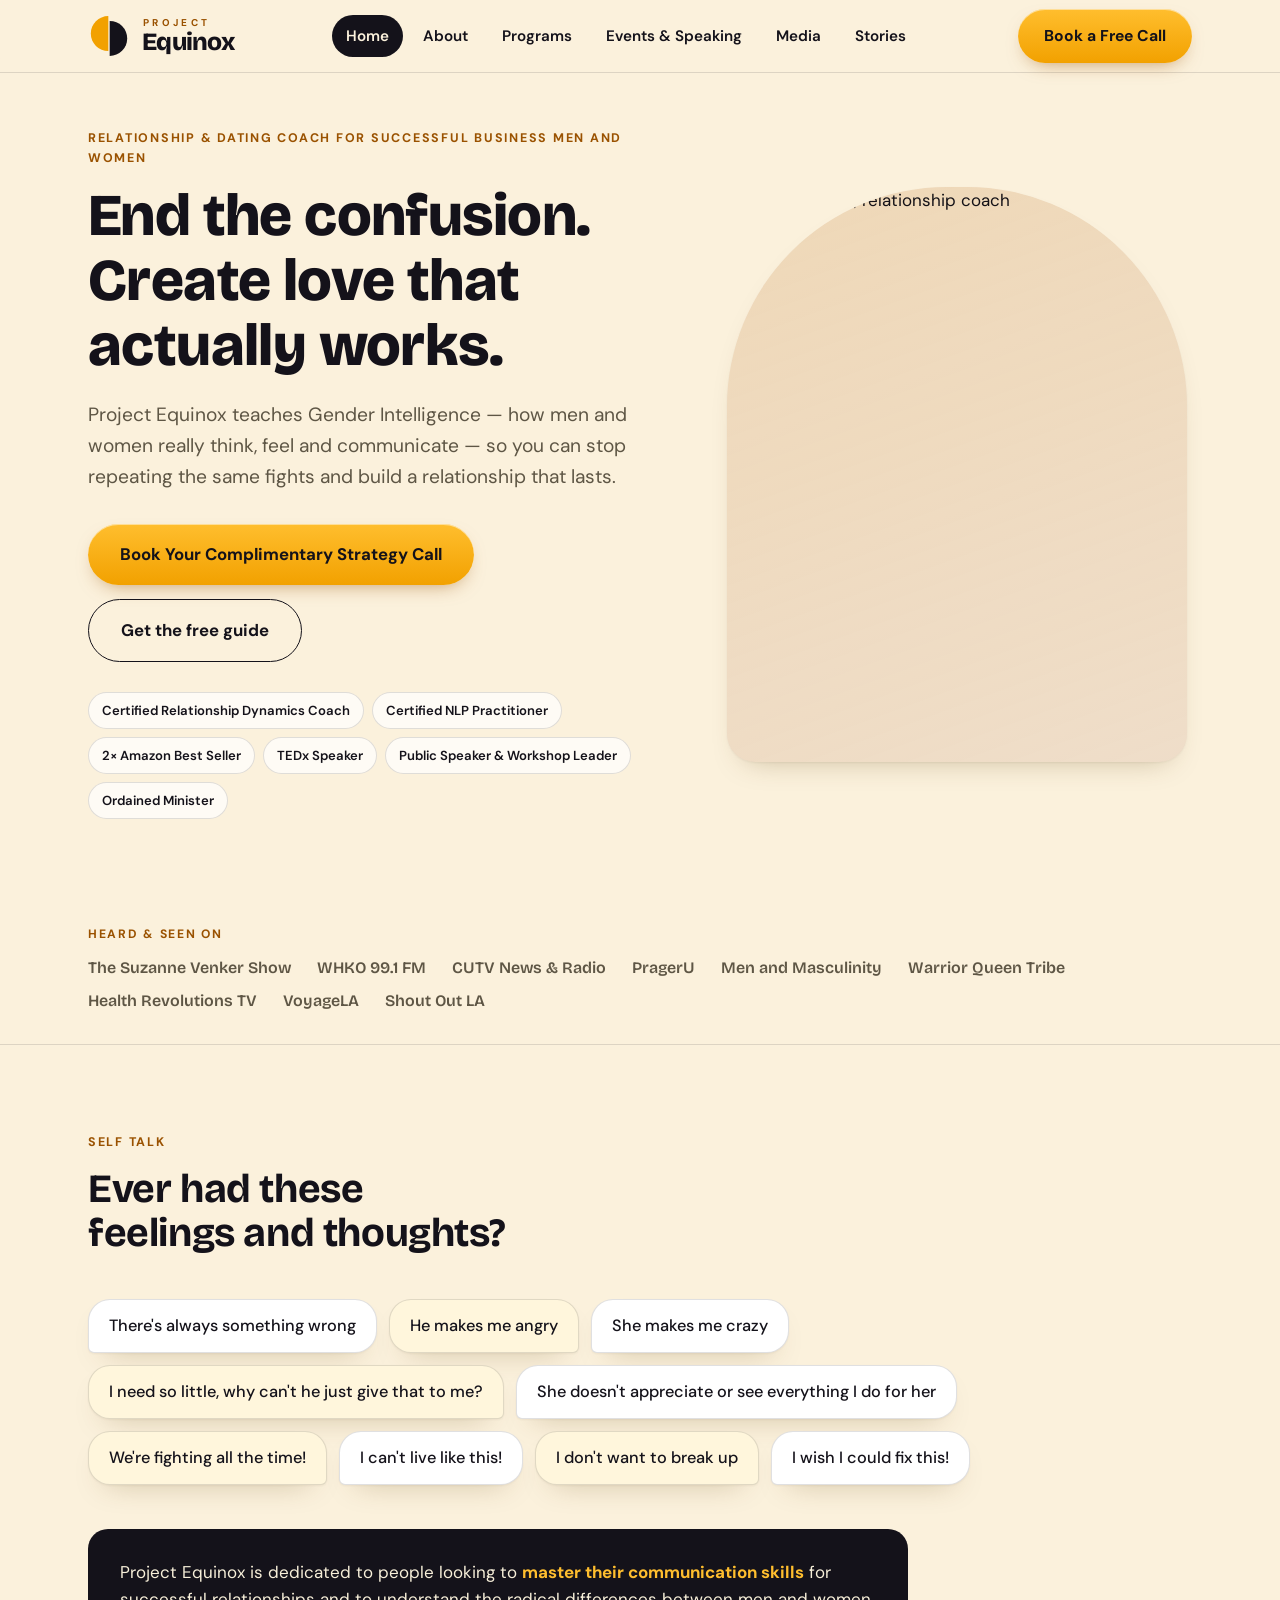
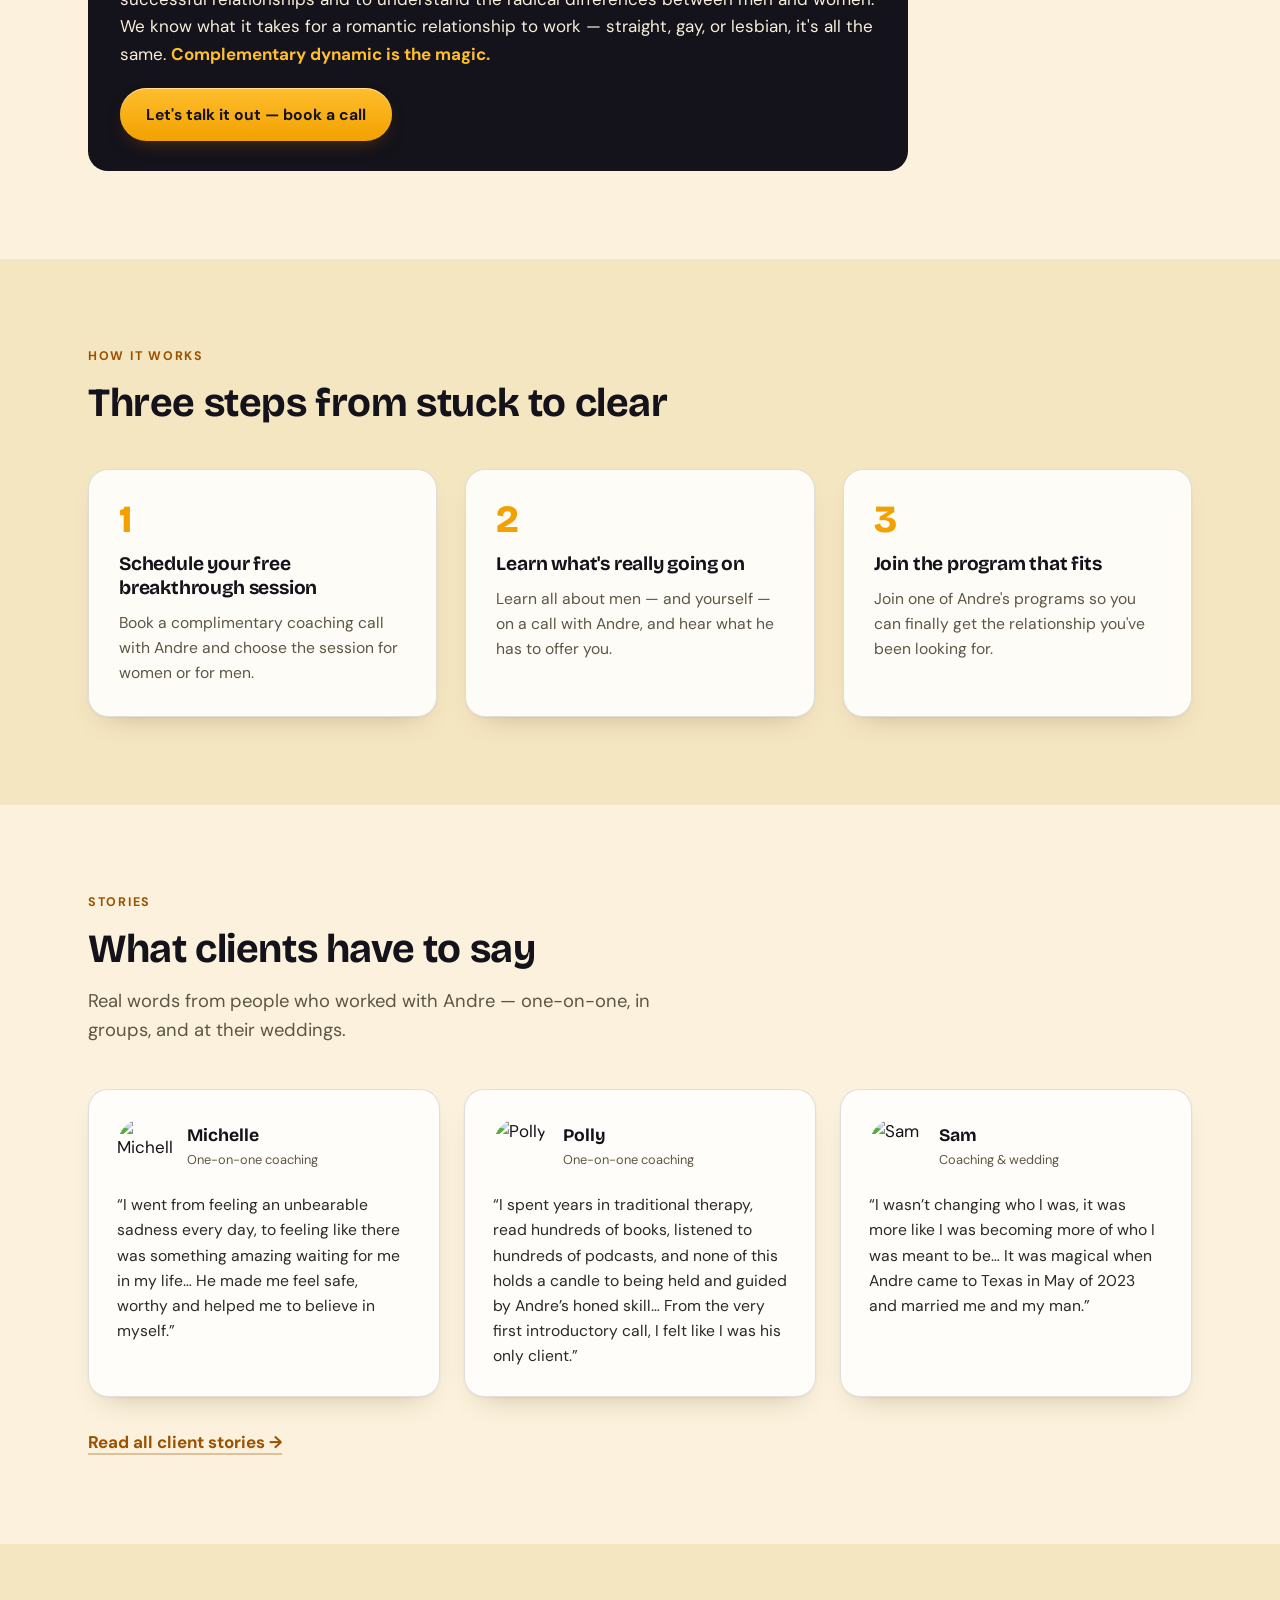
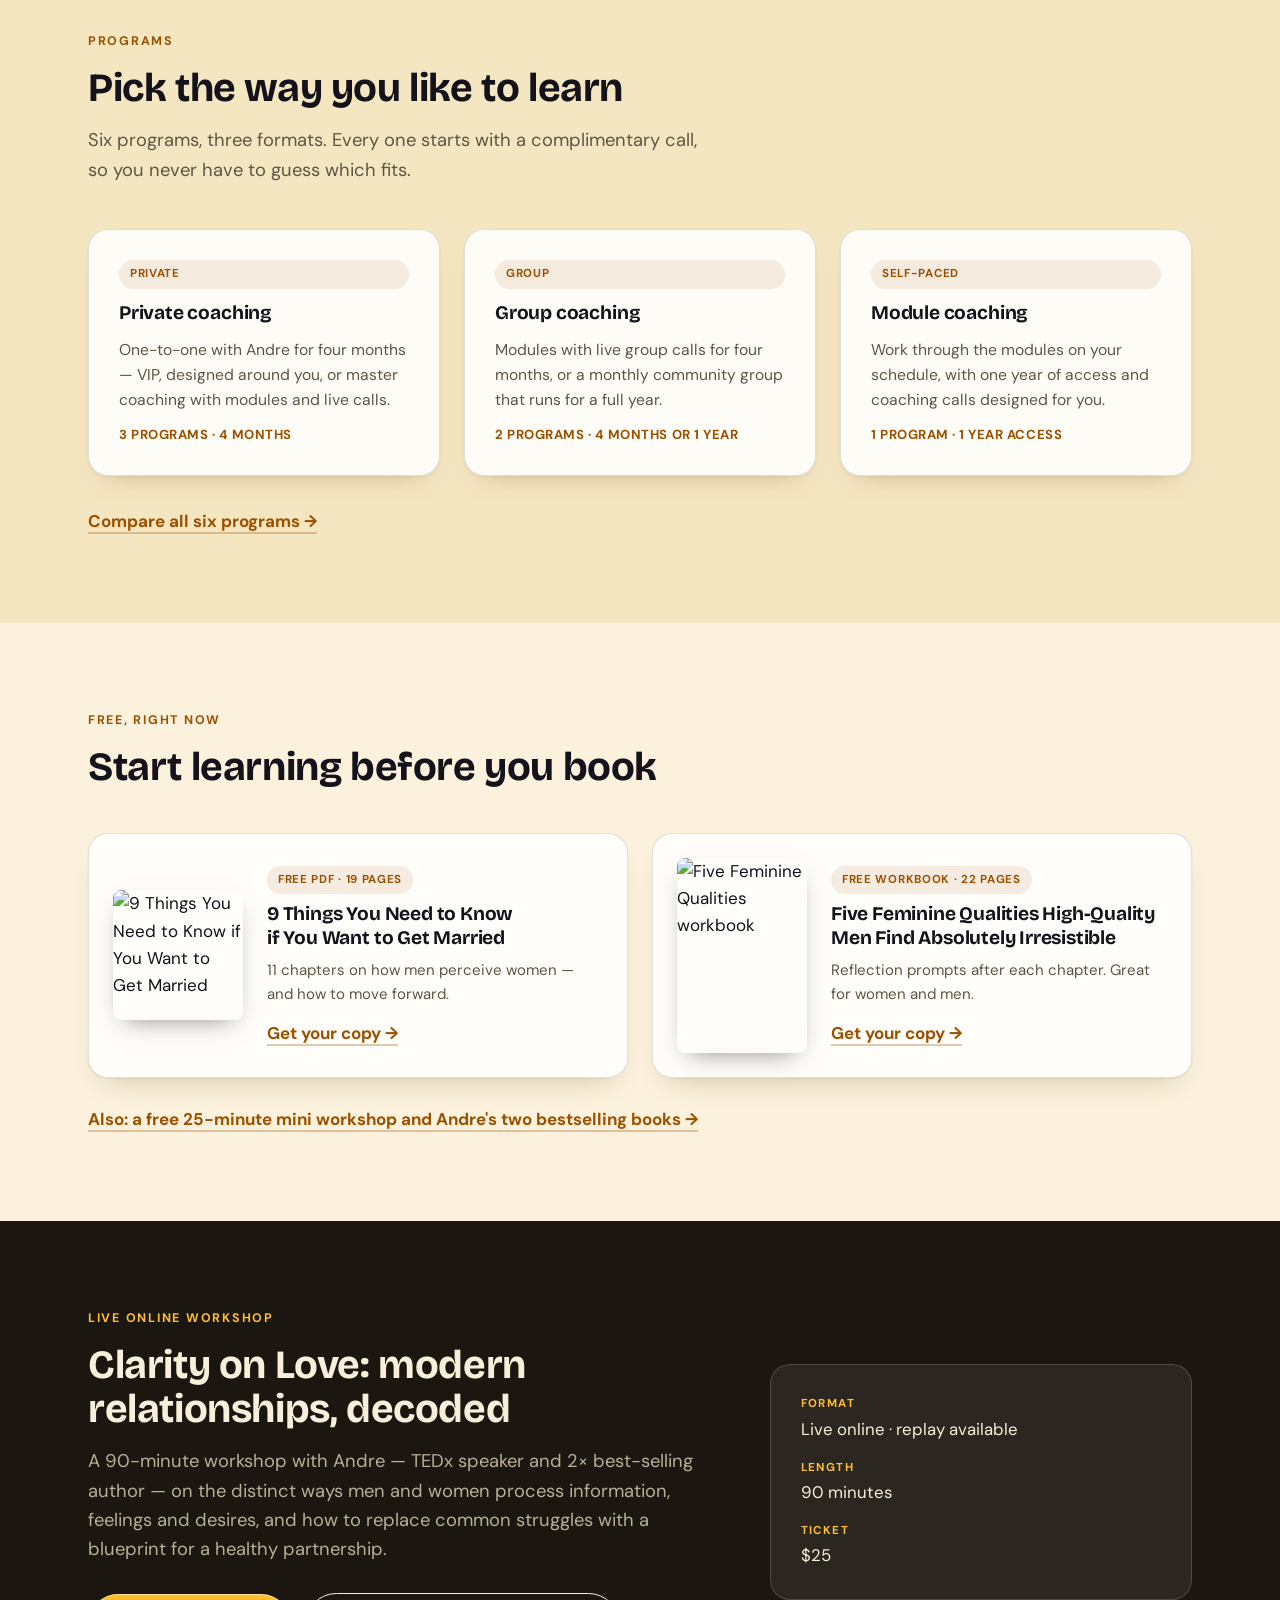
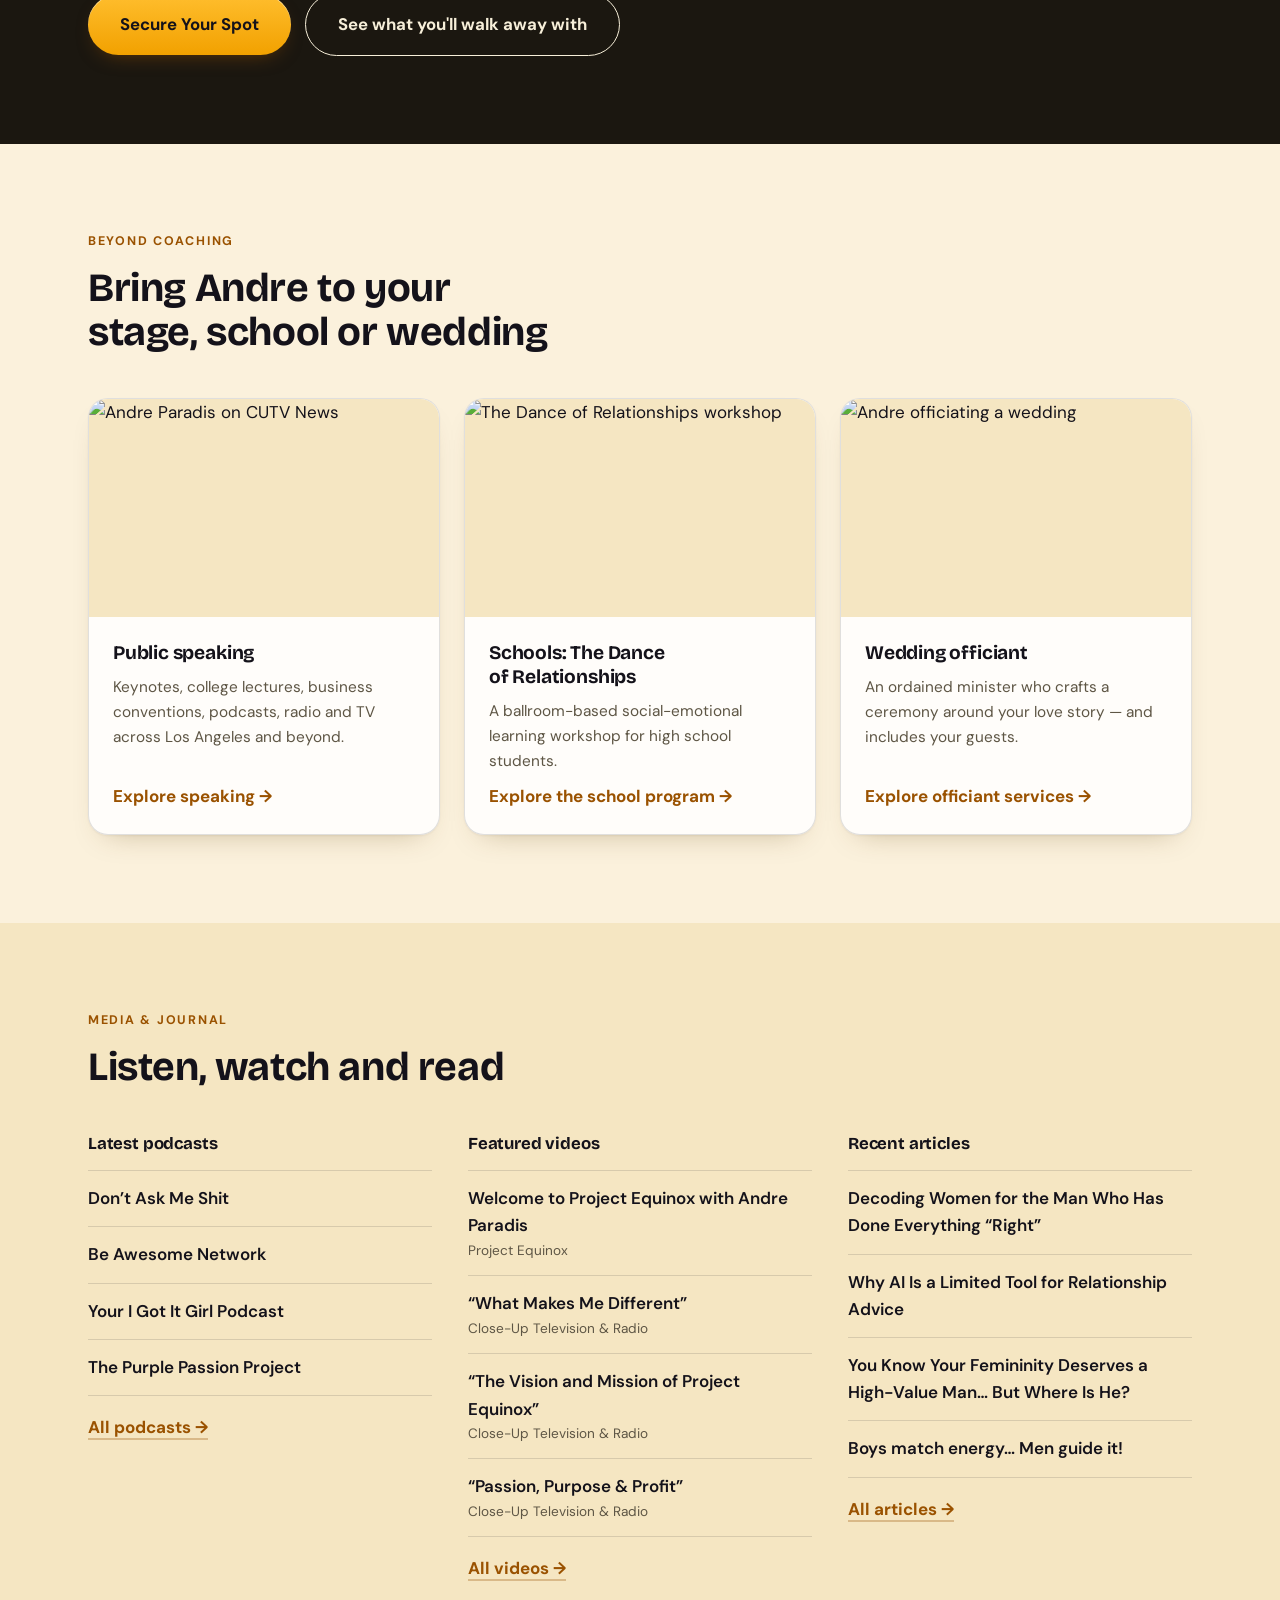
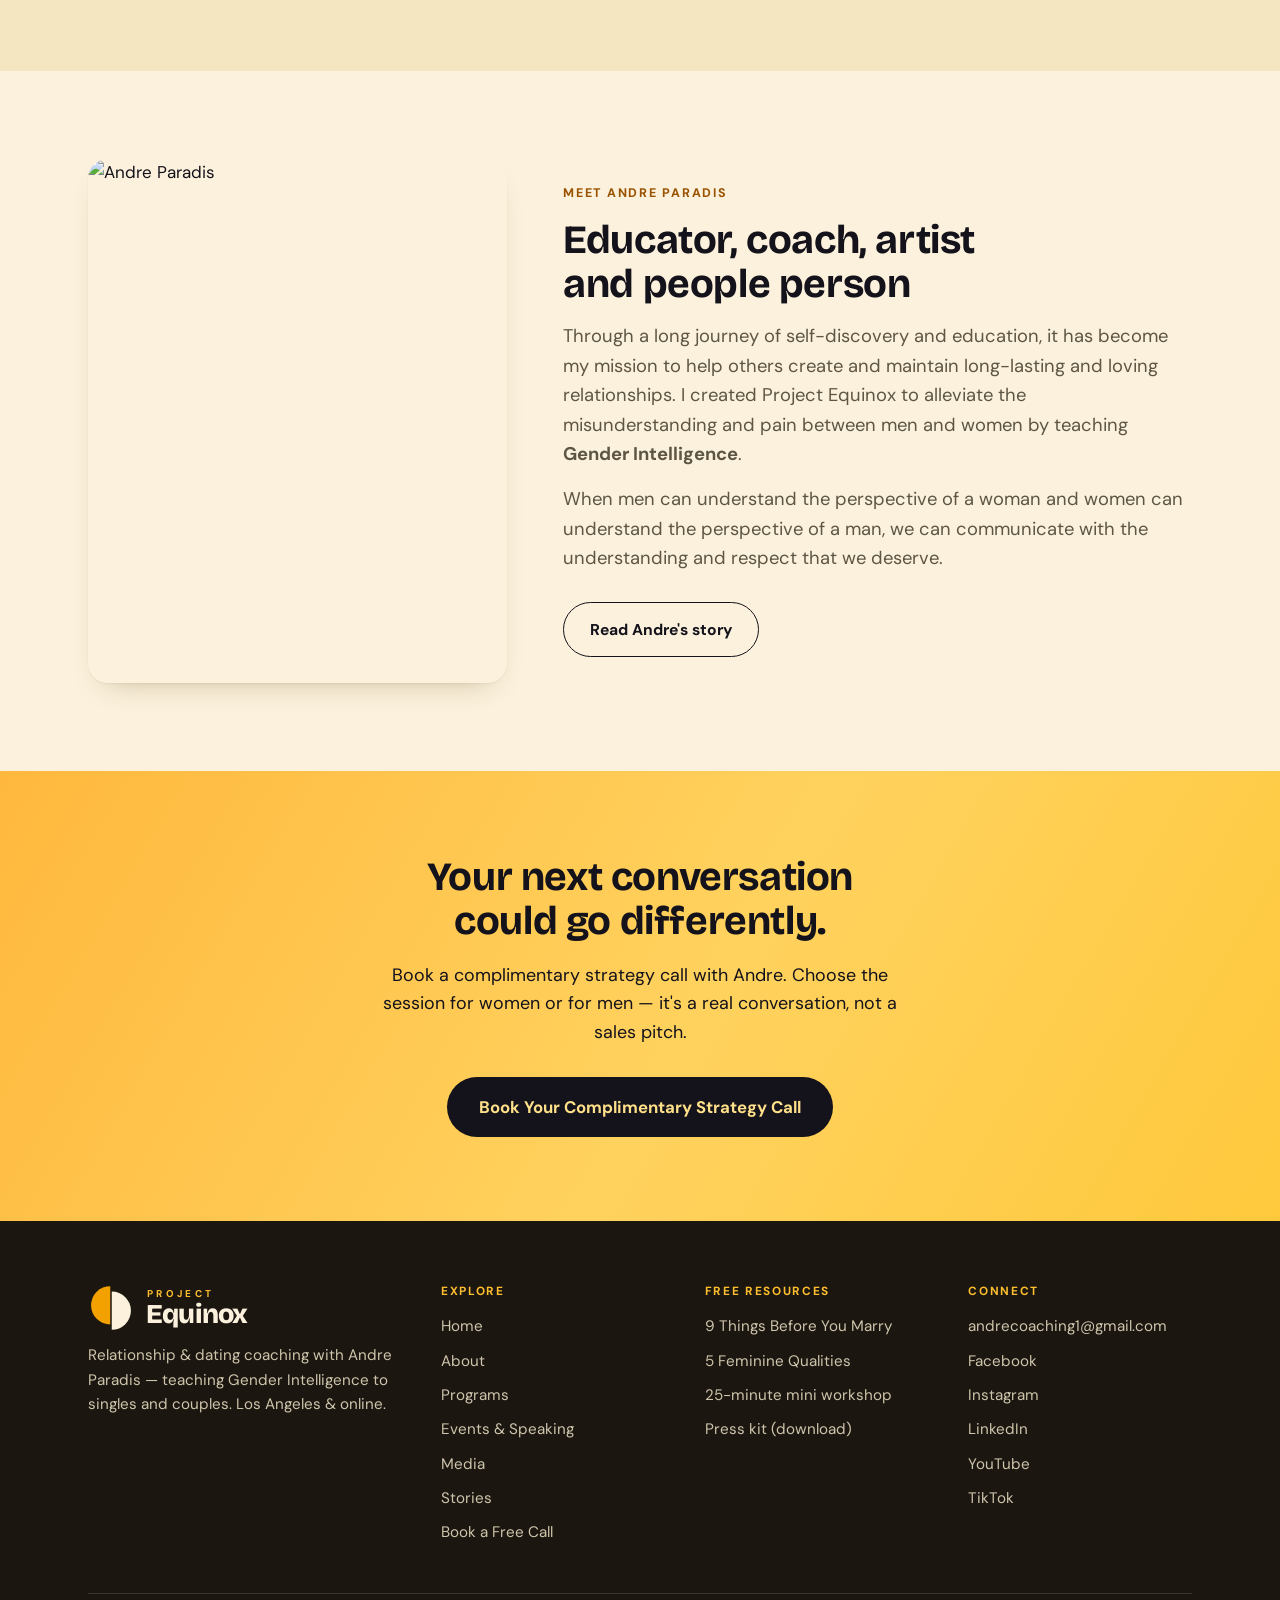
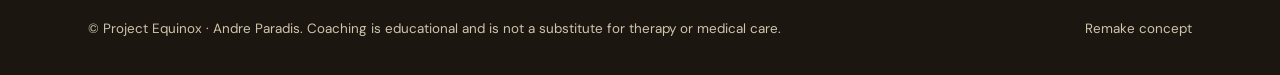
==== commit 64f5a7d8: "Add files via upload" ====
--- a/index.html
+++ b/index.html
@@ -2,10 +2,17 @@
 <html lang="en">
 <head>
 <meta charset="utf-8">
-<meta name="viewport" content="width=device-width, initial-scale=1">
+<meta name="viewport" content="width=device-width, initial-scale=1, viewport-fit=cover">
+<meta name="theme-color" content="#FBF1DC">
 <title>Relationship &amp; Dating Coach in Los Angeles | Andre Paradis — Project Equinox</title>
 <meta name="description" content="Certified relationship dynamics coach Andre Paradis teaches Gender Intelligence to singles and couples. Book a complimentary strategy call.">
-<link rel="icon" href="https://projectequinox.net/wp-content/uploads/2019/08/Logo-AI-Vector-white-e.jpg">
+<link rel="icon" href="assets/logo/svg/favicon.svg" type="image/svg+xml">
+<link rel="icon" href="assets/logo/png/favicon-32.png" sizes="32x32" type="image/png">
+<link rel="apple-touch-icon" href="assets/logo/png/apple-touch-icon-180.png">
+<meta property="og:title" content="Relationship &amp; Dating Coach in Los Angeles | Andre Paradis — Project Equinox">
+<meta property="og:description" content="Certified relationship dynamics coach Andre Paradis teaches Gender Intelligence to singles and couples. Book a complimentary strategy call.">
+<meta property="og:image" content="assets/logo/png/pe-share-1200x630.png">
+<meta name="twitter:card" content="summary_large_image">
 <link rel="preconnect" href="https://fonts.googleapis.com">
 <link rel="stylesheet" href="https://fonts.googleapis.com/css2?family=Bricolage+Grotesque:wght@600;700;800&family=DM+Sans:wght@400;500;600;700&display=swap">
 <link rel="stylesheet" href="assets/styles.css">
@@ -15,7 +22,7 @@
 <a class="skip" href="#main">Skip to content</a>
 <header class="site-header">
   <div class="container nav">
-    <a class="brand" href="index.html"><span class="brand-chip"><img src="https://projectequinox.net/wp-content/uploads/2019/08/Logo-AI-Vector-white-e.jpg" alt="" width="34" height="34"></span><span>Project Equinox<small>with Andre Paradis</small></span></a>
+    <a class="brand" href="index.html" aria-label="Project Equinox — home"><svg class="pe-mark" viewBox="0 0 120 120" aria-hidden="true"><path d="M58 3A50 50 0 0 0 58 103Z" fill="#F2A100"/><path d="M62 17A50 50 0 0 1 62 117Z" fill="currentColor"/></svg><span class="wm"><span class="wm-top">Project</span><span class="wm-main">Equinox</span></span></a>
     <ul class="nav-links" id="nav-links"><li><a href="index.html" aria-current="page">Home</a></li><li><a href="about.html">About</a></li><li><a href="programs.html">Programs</a></li><li><a href="events.html">Events &amp; Speaking</a></li><li><a href="media.html">Media</a></li><li><a href="stories.html">Stories</a></li><li class="nav-book"><a class="btn" href="book.html">Book a Free Call</a></li></ul>
     <div class="nav-cta"><a class="btn" href="book.html">Book a Free Call</a><button class="menu-btn" aria-expanded="false" aria-controls="nav-links">Menu</button></div>
   </div>
@@ -23,14 +30,14 @@
 <main id="main">
 
 <section class="hero"><div class="container hero-grid">
-  <div>
+  <div class="hero-copy">
     <span class="eyebrow">Relationship &amp; Dating Coach for Successful Business Men and Women</span>
     <h1>End the confusion. Create love that actually works.</h1>
     <p class="sub">Project Equinox teaches Gender Intelligence — how men and women really think, feel and communicate — so you can stop repeating the same fights and build a relationship that lasts.</p>
     <div class="cta-row"><a class="btn btn-lg" href="book.html">Book Your Complimentary Strategy Call</a><a class="btn btn-ghost btn-lg" href="https://projectequinox.us/9-things-ebook" target="_blank" rel="noopener">Get the free guide</a></div>
-    <ul class="creds"><li>Certified Relationship Dynamics Coach</li><li>Certified NLP Practitioner</li><li>2× Amazon Best Seller</li><li>TEDx Speaker</li><li>Public Speaker &amp; Workshop Leader</li><li>Ordained Minister</li></ul>
   </div>
-  <div class="hero-photo"><img src="https://projectequinox.net/wp-content/uploads/2020/11/Andre-banner-gray-min.jpg" alt="Andre Paradis, relationship coach" width="1920" height="1080"></div>
+  <ul class="creds"><li>Certified Relationship Dynamics Coach</li><li>Certified NLP Practitioner</li><li>2× Amazon Best Seller</li><li>TEDx Speaker</li><li>Public Speaker &amp; Workshop Leader</li><li>Ordained Minister</li></ul>
+  <div class="hero-photo"><img src="https://projectequinox.net/wp-content/uploads/2020/11/Andre-banner-gray-min.jpg" alt="Andre Paradis, relationship coach" width="1920" height="1080" fetchpriority="high" decoding="async"></div>
 </div></section>
 
 <div class="strip"><div class="container strip-inner"><span class="strip-label">Heard &amp; seen on</span><ul><li>The Suzanne Venker Show</li><li>WHKO 99.1 FM</li><li>CUTV News &amp; Radio</li><li>PragerU</li><li>Men and Masculinity</li><li>Warrior Queen Tribe</li><li>Health Revolutions TV</li><li>VoyageLA</li><li>Shout Out LA</li></ul></div></div>
@@ -128,7 +135,7 @@
 <footer class="site-footer">
   <div class="container">
     <div class="foot-grid">
-      <div><div class="foot-brand">Project Equinox</div>
+      <div><a class="brand foot-logo" href="index.html" aria-label="Project Equinox — home"><svg class="pe-mark" viewBox="0 0 120 120" aria-hidden="true"><path d="M58 3A50 50 0 0 0 58 103Z" fill="#F2A100"/><path d="M62 17A50 50 0 0 1 62 117Z" fill="currentColor"/></svg><span class="wm"><span class="wm-top">Project</span><span class="wm-main">Equinox</span></span></a>
         <p class="foot-brand-p">Relationship &amp; dating coaching with Andre Paradis — teaching Gender Intelligence to singles and couples. Los Angeles &amp; online.</p></div>
       <div><h4>Explore</h4><ul><li><a href="index.html">Home</a></li><li><a href="about.html">About</a></li><li><a href="programs.html">Programs</a></li><li><a href="events.html">Events &amp; Speaking</a></li><li><a href="media.html">Media</a></li><li><a href="stories.html">Stories</a></li><li><a href="book.html">Book a Free Call</a></li></ul></div>
       <div><h4>Free resources</h4><ul>
@@ -141,6 +148,7 @@
     <div class="foot-bottom"><span>© Project Equinox · Andre Paradis. Coaching is educational and is not a substitute for therapy or medical care.</span><span>Remake concept</span></div>
   </div>
 </footer>
+<div class="m-cta" aria-hidden="true"><a class="btn" href="book.html" tabindex="-1">Book Your Free Call</a></div>
 <script src="assets/site.js" defer></script>
 </body>
 </html>
--- a/assets/styles.css
+++ b/assets/styles.css
@@ -65,8 +65,14 @@
 .nav{display:flex;align-items:center;justify-content:space-between;gap:20px;height:72px;}
 .brand{display:flex;align-items:center;gap:12px;text-decoration:none;font-family:var(--display);font-weight:800;font-size:1.1rem;line-height:1.1;}
 .brand small{display:block;font-family:var(--body);font-weight:500;font-size:.72rem;color:var(--ink-soft);letter-spacing:.02em;margin-top:2px;}
-.brand-chip{width:42px;height:42px;border-radius:50%;background:#fff;overflow:hidden;flex:none;box-shadow:0 0 0 1px var(--line);display:grid;place-items:center;}
-.brand-chip img{width:34px;height:34px;object-fit:cover;border-radius:50%;}
+.pe-mark{width:42px;height:42px;flex:none;color:var(--ink);}
+.wm{display:flex;flex-direction:column;gap:3px;}
+.wm-top{font-family:var(--body);font-weight:700;font-size:.62rem;letter-spacing:.34em;text-transform:uppercase;color:var(--amber-deep);line-height:1;padding-left:1px;}
+.wm-main{font-family:var(--display);font-weight:800;font-size:1.55rem;letter-spacing:-.03em;line-height:.95;color:var(--ink);}
+.foot-logo{color:#F7EFD9;margin-bottom:6px;}
+.foot-logo .pe-mark{color:#FBF1DC;width:46px;height:46px;}
+.foot-logo .wm-top{color:var(--amber-hi);}
+.foot-logo .wm-main{color:#FBF1DC;font-size:1.7rem;}
 .nav-links{display:flex;gap:6px;list-style:none;margin:0;padding:0;}
 .nav-links a{display:block;text-decoration:none;font-weight:600;font-size:.95rem;padding:9px 14px;border-radius:999px;}
 .nav-links a:hover{background:rgba(20,18,26,.07);}
@@ -83,7 +89,10 @@
 
 /* hero */
 .hero{padding:56px 0 76px;}
-.hero-grid{display:grid;grid-template-columns:1.1fr .9fr;gap:60px;align-items:center;}
+.hero-grid{display:grid;grid-template-columns:1.1fr .9fr;gap:0 60px;align-items:center;grid-template-areas:"copy photo" "creds photo";}
+.hero-copy{grid-area:copy;align-self:end;}
+.creds{grid-area:creds;align-self:start;}
+.hero-photo{grid-area:photo;}
 .hero h1{margin-top:6px;}
 .hero .sub{font-size:1.2rem;color:var(--ink-soft);margin-top:22px;max-width:540px;}
 .hero .cta-row{margin-top:32px;}
@@ -92,7 +101,7 @@
 .hero-photo::after{content:"";position:absolute;inset:0;background:linear-gradient(160deg,rgba(255,197,92,.26),rgba(255,160,40,.10));mix-blend-mode:multiply;}
 .creds{display:flex;flex-wrap:wrap;gap:8px;list-style:none;padding:0;margin:30px 0 0;}
 .creds li{font-size:.82rem;font-weight:600;padding:7px 13px;border-radius:999px;background:rgba(255,255,255,.7);border:1px solid var(--line);}
-@media (max-width:900px){.hero-grid{grid-template-columns:1fr;gap:40px;}.hero-photo{max-width:380px;}}
+@media (max-width:900px){.hero-grid{grid-template-columns:1fr;grid-template-areas:"copy" "photo" "creds";gap:0;}.hero-photo{max-width:380px;margin:36px auto 0;}}
 
 /* page hero (inner pages) */
 .page-hero{padding:64px 0 56px;border-bottom:1px solid var(--line);}
@@ -312,6 +321,7 @@
 /* ===== book page ===== */
 .book-grid{display:grid;grid-template-columns:.85fr 1.15fr;gap:48px;align-items:start;}
 @media (max-width:960px){.book-grid{grid-template-columns:1fr;}}
+.cal-open{display:none;}
 .cal{background:#fff;border:1px solid var(--line);border-radius:var(--r);box-shadow:var(--shadow);overflow:hidden;}
 .cal-note{padding:16px 22px;font-size:.9rem;color:var(--ink-soft);border-top:1px solid var(--line);}
 .contact-list{list-style:none;margin:22px 0 0;padding:0;display:flex;flex-direction:column;gap:12px;}
@@ -341,3 +351,113 @@
 .container.narrow{max-width:1160px !important;}
 .page-hero .container.narrow > *{max-width:780px;}
 .faq{max-width:820px;}
+
+
+/* =================== MOBILE =================== */
+html{-webkit-text-size-adjust:100%;}
+a,button{-webkit-tap-highlight-color:rgba(242,161,0,.25);}
+.btn:active{transform:scale(.98);}
+.section[id],[id].page-anchor{scroll-margin-top:140px;}
+.m-cta{display:none;}
+@media (max-width:980px){
+  .m-cta{display:block;position:fixed;left:0;right:0;bottom:0;z-index:60;padding:10px 16px calc(10px + env(safe-area-inset-bottom));background:rgba(251,241,220,.95);backdrop-filter:blur(10px);border-top:1px solid var(--line);transform:translateY(115%);transition:transform .25s ease;}
+  .m-cta.show{transform:none;}
+  .menu-open .m-cta{transform:translateY(115%);}
+  .m-cta .btn{width:100%;min-height:50px;}
+  .site-footer{padding-bottom:110px;}
+  .nav-links{max-height:calc(100vh - 72px);overflow-y:auto;}
+}
+@media (max-width:720px){
+  body{font-size:16px;}
+  .container{padding:0 20px;}
+  .section{padding:56px 0;}
+  .section-head{margin-bottom:28px;}
+  h1{font-size:2.1rem;}
+  h2{font-size:1.65rem;}
+  h3{font-size:1.1rem;}
+  .lede{font-size:1.02rem;margin-top:12px;}
+  .nav{height:64px;}
+  .nav-links{top:64px;max-height:calc(100vh - 64px);}
+  .subnav{top:64px;}
+  .brand{font-size:1rem;}
+  .pe-mark{width:36px;height:36px;}
+  .wm-main{font-size:1.35rem;}
+  .wm-top{font-size:.56rem;}
+  .menu-btn{min-height:44px;}
+  .nav-links a{min-height:48px;display:flex;align-items:center;}
+  .btn,.btn-lg{min-height:50px;padding:13px 22px;font-size:1rem;}
+  .cta-row{flex-direction:column;align-items:stretch;gap:10px;}
+  .cta-row .btn{width:100%;}
+  .link{display:inline-block;padding:11px 0;}
+
+  .hero{padding:26px 0 40px;}
+  .hero .eyebrow{font-size:.68rem;letter-spacing:.09em;margin-bottom:10px;}
+  .hero .sub{font-size:1.02rem;margin-top:14px;}
+  .hero .cta-row{margin-top:22px;}
+  .hero-photo{max-width:290px;margin:30px auto 0;}
+  .creds{flex-wrap:nowrap;overflow-x:auto;margin:22px -20px 0;padding:2px 20px 6px;scrollbar-width:none;-webkit-overflow-scrolling:touch;}
+  .creds::-webkit-scrollbar{display:none;}
+  .creds li{flex:none;white-space:nowrap;}
+  .page-hero{padding:34px 0 30px;}
+  .page-hero h1{font-size:2rem;}
+
+  .strip{padding:20px 0;}
+  .strip-inner{display:block;}
+  .strip-label{display:block;margin-bottom:10px;}
+  .strip ul{flex-wrap:nowrap;overflow-x:auto;margin:0 -20px;padding:0 20px 4px;gap:22px;scrollbar-width:none;font-size:.95rem;}
+  .strip ul::-webkit-scrollbar{display:none;}
+  .strip li{flex:none;white-space:nowrap;}
+
+  .tabs,.chips,.subnav ul{flex-wrap:nowrap;overflow-x:auto;margin-left:-20px;margin-right:-20px;padding-left:20px;padding-right:20px;scrollbar-width:none;-webkit-overflow-scrolling:touch;}
+  .tabs::-webkit-scrollbar,.chips::-webkit-scrollbar,.subnav ul::-webkit-scrollbar{display:none;}
+  .tab,.chip,.subnav a{flex:none;min-height:44px;display:inline-flex;align-items:center;}
+  .tabs{margin-bottom:24px;}
+  .chips{margin-bottom:20px;}
+  .subnav ul{margin-top:0;margin-bottom:0;padding-top:10px;padding-bottom:10px;}
+
+  .thoughts{gap:9px;margin-top:22px;}
+  .thought{font-size:.95rem;padding:11px 16px;}
+  .thought-answer{padding:22px;margin-top:28px;}
+  .steps,.group-grid,.program-grid,.story-grid,.tile-grid,.res-grid{gap:16px;}
+  .step,.story,.group,.program,.quote-card,.fact{padding:22px;}
+  .step-n{font-size:2rem;}
+  .res{padding:18px;gap:16px;}
+  .event{gap:28px;}
+  .event-card{padding:22px;}
+  .tile-body{padding:20px;}
+  .quote-card p{font-size:1.05rem;}
+  .photo-row{gap:8px;}
+  .engage{columns:1;}
+
+  .video-grid{gap:14px;}
+  .video{display:grid;grid-template-columns:132px 1fr;column-gap:14px;align-items:center;}
+  .video-thumb{grid-row:1 / span 2;}
+  .video-thumb::after{font-size:1.2rem;}
+  .video b{font-size:.95rem;align-self:end;}
+  .video small{align-self:start;font-size:.8rem;}
+  .pod-grid a{padding:15px 0;min-height:52px;align-items:center;}
+  .post{padding:15px 0;}
+  .press-card{padding:18px 20px;}
+  .masonry .story{margin-bottom:16px;}
+  .more{padding:10px 0;}
+
+  .timeline{padding-left:28px;}
+  .principles li{padding:13px 0;font-size:.98rem;}
+  .faq summary{font-size:1.02rem;min-height:44px;align-items:center;}
+  .faq details{padding:12px 0;}
+
+  .cal-open{display:flex;width:100%;margin-bottom:14px;}
+  .cal-first > div:first-child{order:2;}
+  .cal-first > div:last-child{order:1;}
+  .form input,.form select,.form textarea{font-size:16px;min-height:48px;}
+  .form textarea{min-height:110px;}
+  .contact-list li{flex-wrap:wrap;gap:4px 12px;}
+
+  .final{padding:56px 0;}
+  .final p{font-size:1.02rem;}
+  .site-footer{padding-top:44px;}
+  .foot-grid{gap:26px;}
+  .foot-bottom{margin-top:32px;}
+  .site-footer ul{gap:0;}
+  .site-footer li a{display:inline-block;padding:11px 0;}
+}
